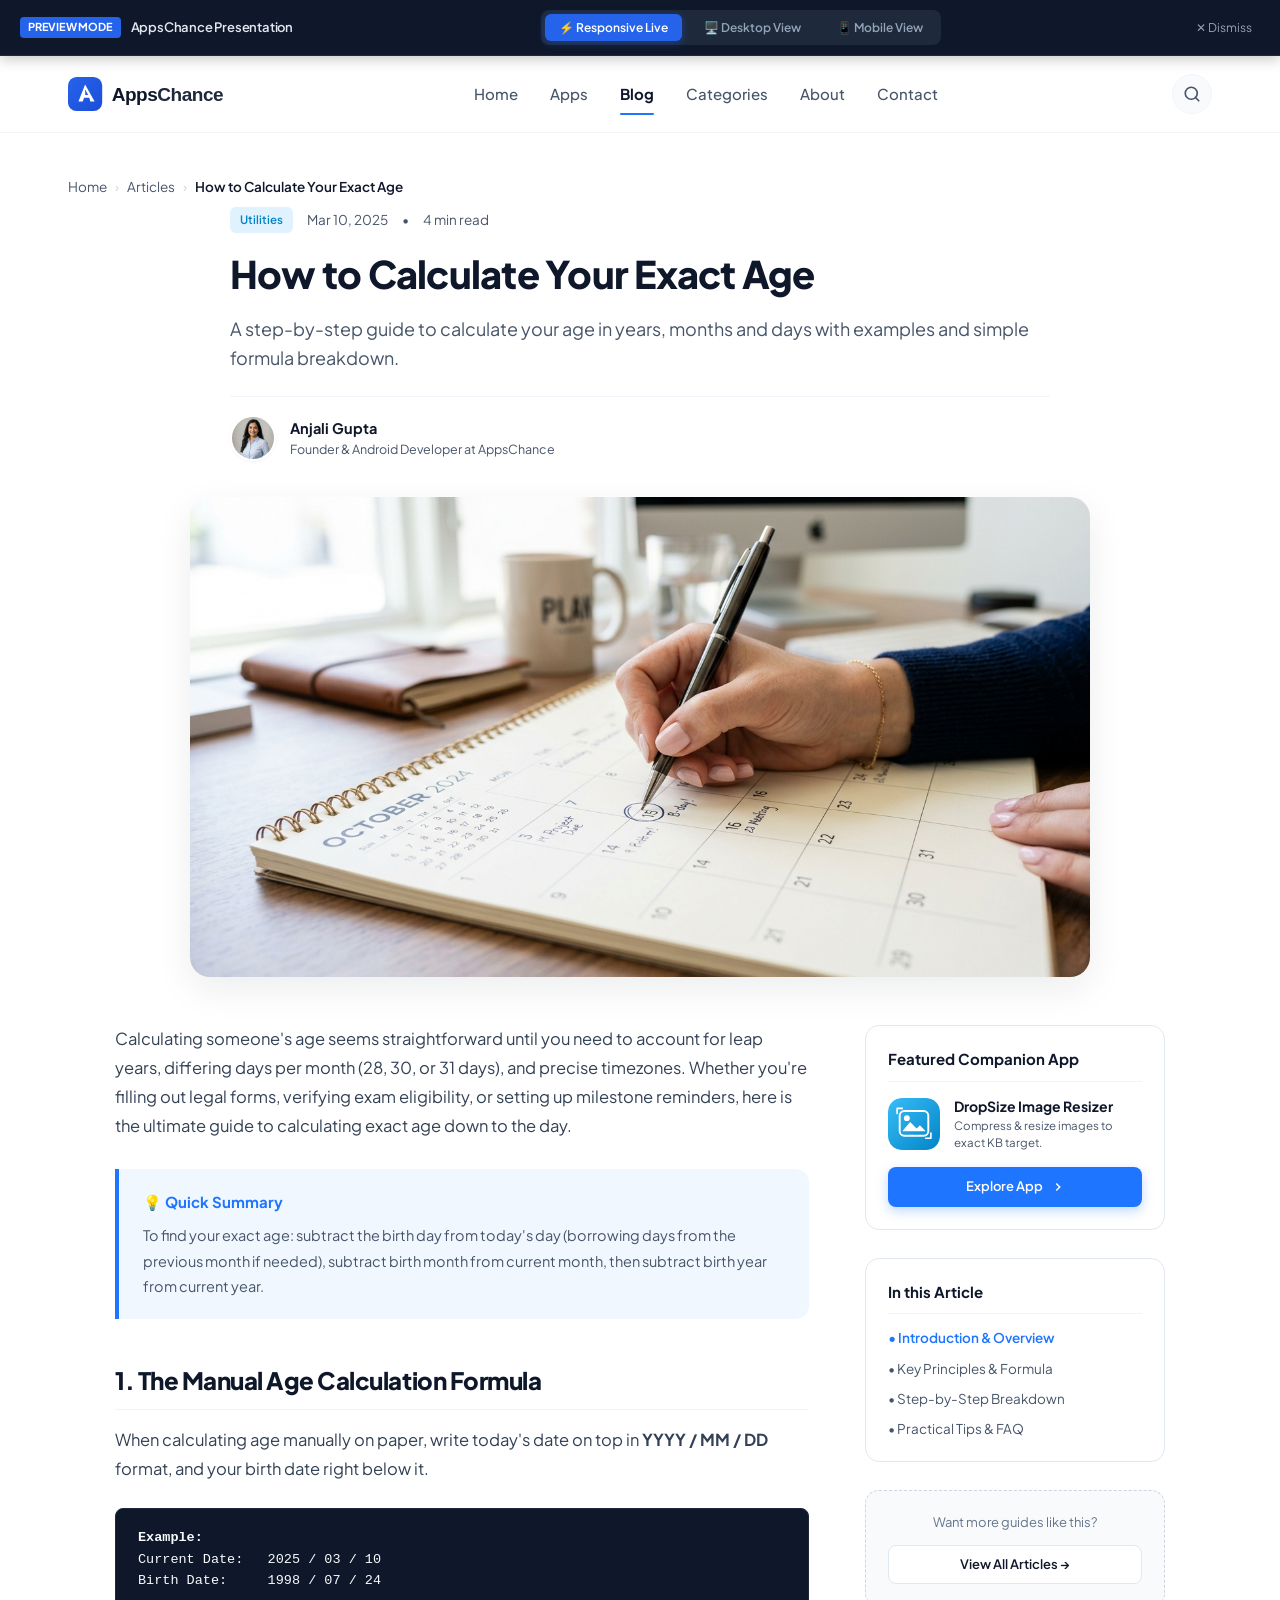
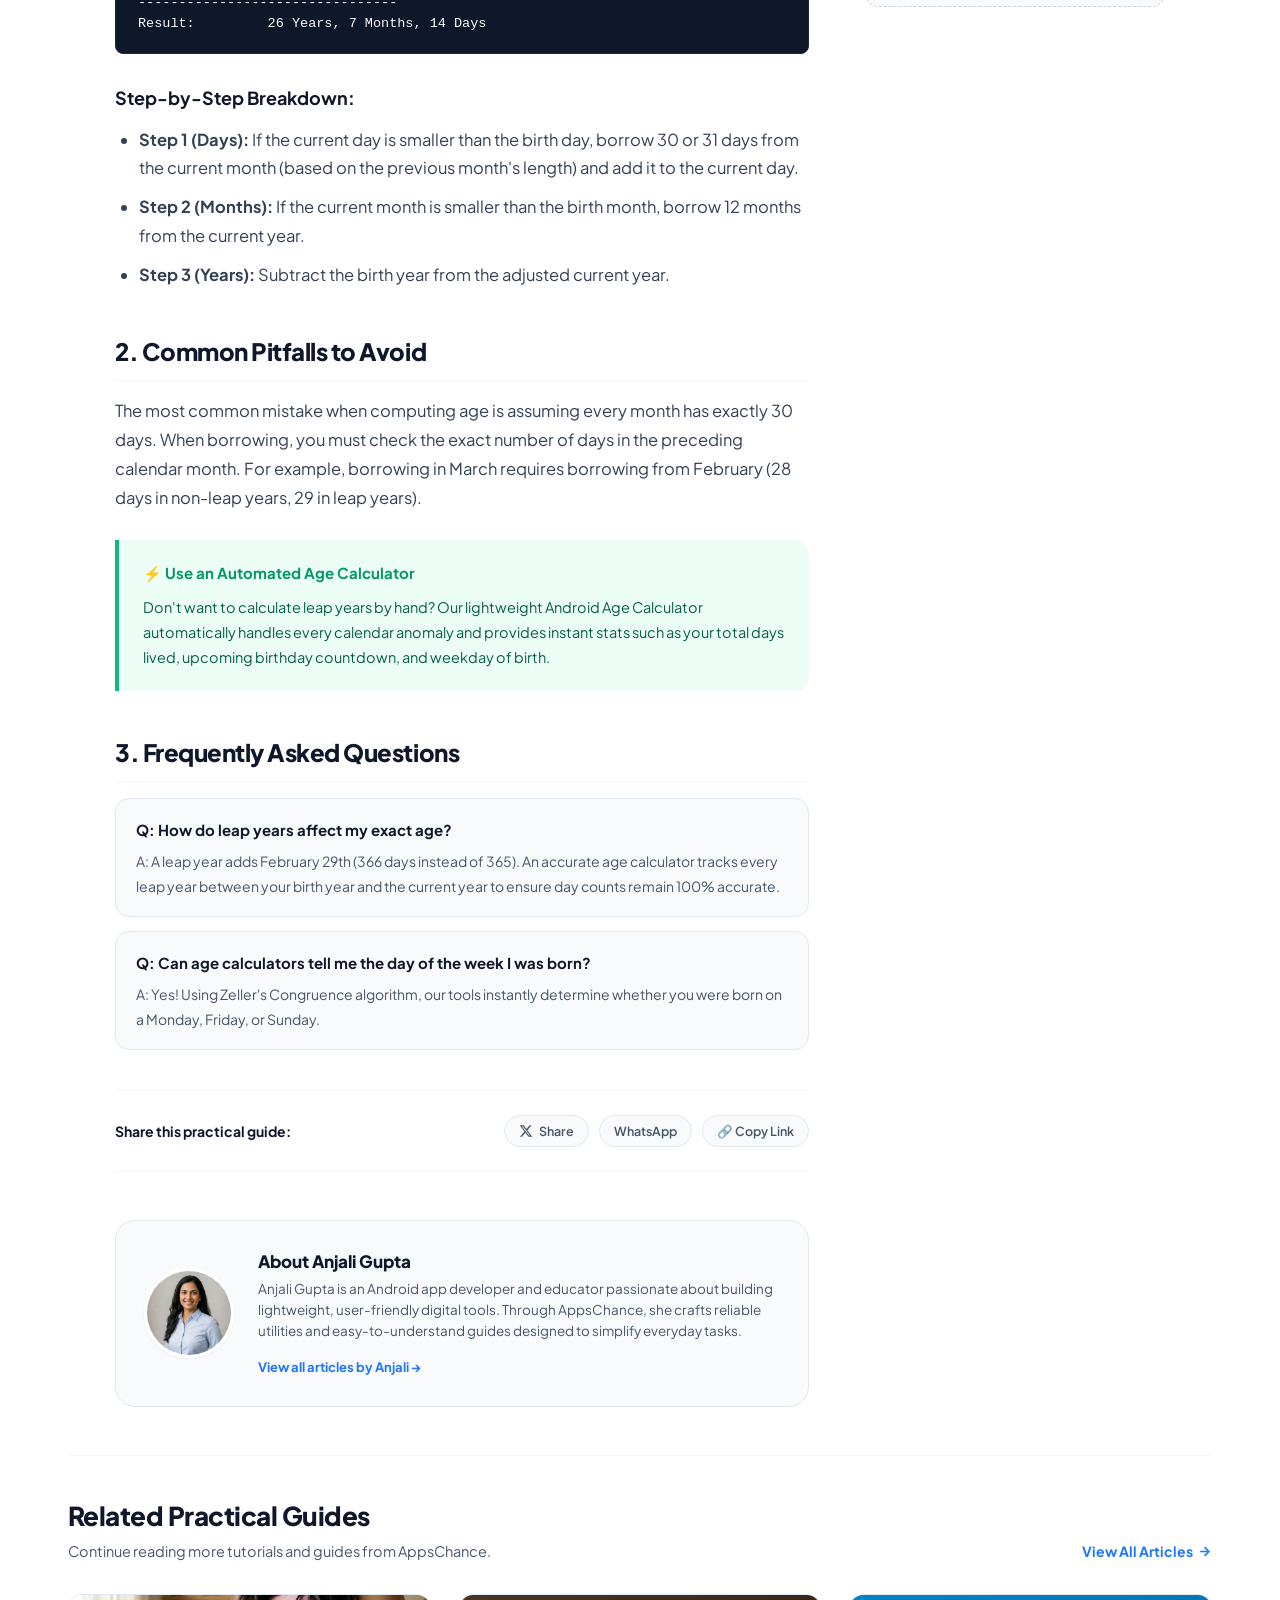
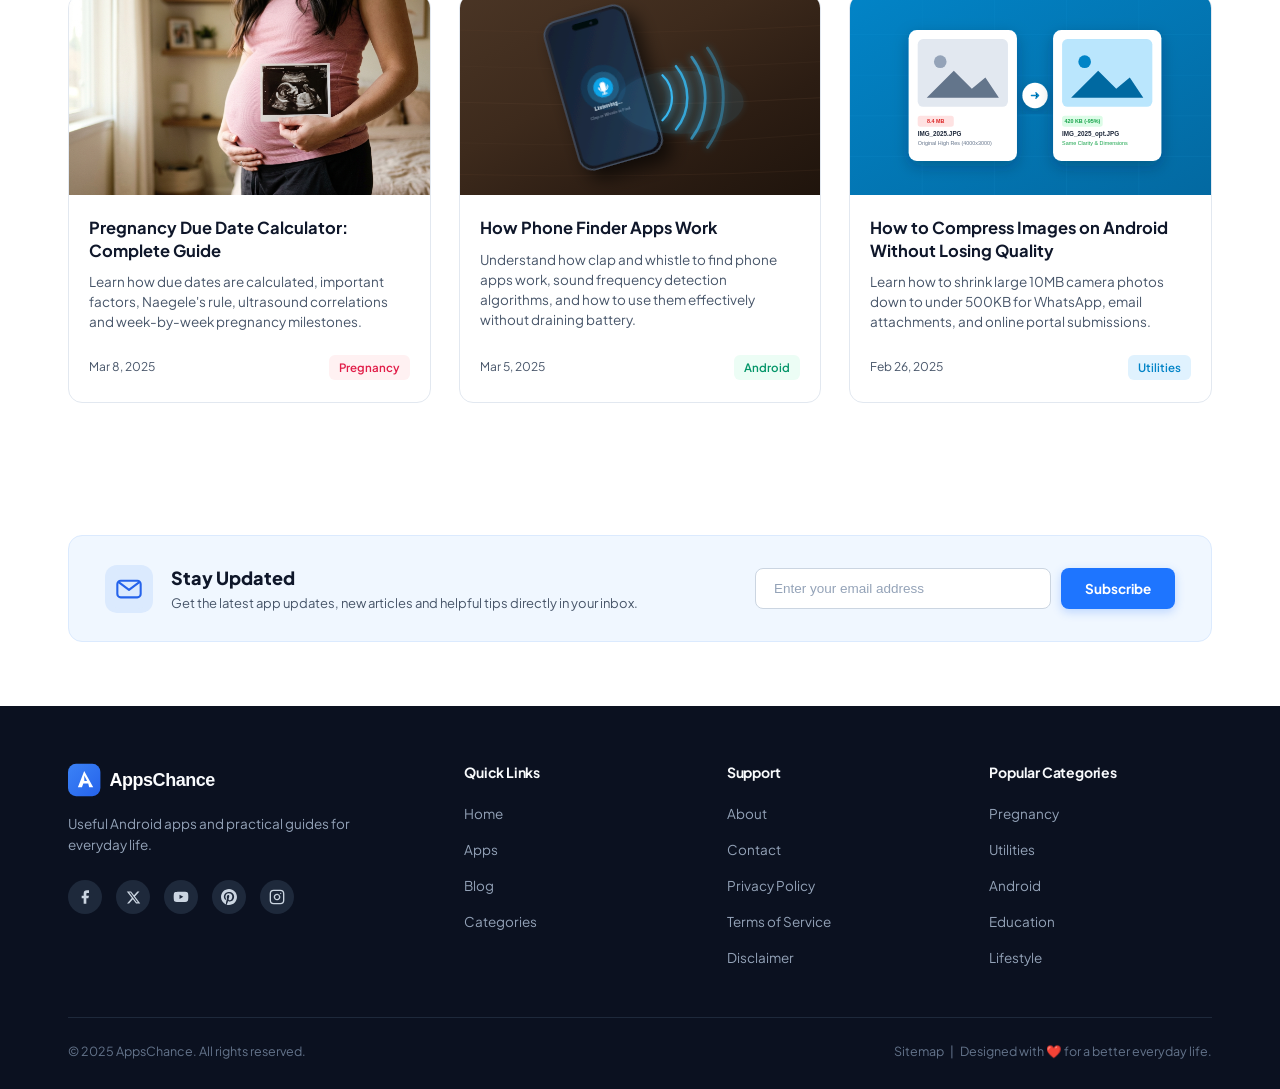
==== article.html @ 694c840f "First Commit" ====
<!DOCTYPE html>
<html lang="en">
<head>
  <meta charset="UTF-8">
  <meta name="viewport" content="width=device-width, initial-scale=1.0">
  <title id="pageHtmlTitle">Article - AppsChance</title>
  <meta name="description" id="pageMetaDesc" content="In-depth practical guide and tutorial on AppsChance.">
  <link rel="icon" type="image/svg+xml" href="assets/icons/logo.svg">
  
  <!-- Main Stylesheet -->
  <link rel="stylesheet" href="css/styles.css">
</head>
<body>

  <!-- VIEW MODE SWITCHER BAR -->
  <header class="view-mode-bar" id="viewModeBar">
    <div class="view-mode-brand">
      <span class="view-mode-badge">Preview Mode</span>
      <span>AppsChance Presentation</span>
    </div>
    <div class="view-mode-buttons">
      <button type="button" class="view-mode-btn active" id="btnViewLive" title="Fluid Responsive Layout">
        <span>⚡ Responsive Live</span>
      </button>
      <button type="button" class="view-mode-btn" id="btnViewDesktop" title="Preview Desktop View">
        <span>🖥️ Desktop View</span>
      </button>
      <button type="button" class="view-mode-btn" id="btnViewMobile" title="Preview Mobile View in Phone Frame">
        <span>📱 Mobile View</span>
      </button>
    </div>
    <button type="button" class="view-mode-close" id="btnCloseViewBar" title="Hide this toolbar">
      <span>✕ Dismiss</span>
    </button>
  </header>

  <div class="app-view-container" id="mainAppContainer">

    <!-- SITE HEADER / NAVBAR (Exact same as Home & Articles) -->
    <header class="site-header">
      <div class="container nav-container">
        <!-- Logo -->
        <a href="index.html" class="brand-logo" aria-label="AppsChance Home">
          <img src="assets/icons/logo.svg" alt="AppsChance Logo" width="160" height="38">
        </a>

        <!-- Desktop Navigation Menu -->
        <nav class="nav-menu-wrapper" aria-label="Main Navigation">
          <ul class="nav-menu">
            <li class="nav-item"><a href="index.html#home" class="nav-link">Home</a></li>
            <li class="nav-item"><a href="index.html#apps" class="nav-link">Apps</a></li>
            <li class="nav-item"><a href="articles.html" class="nav-link active">Blog</a></li>
            <li class="nav-item"><a href="index.html#categories" class="nav-link">Categories</a></li>
            <li class="nav-item"><a href="index.html#about" class="nav-link">About</a></li>
            <li class="nav-item"><a href="index.html#contact" class="nav-link">Contact</a></li>
          </ul>
        </nav>

        <!-- Right Actions: Search & Mobile Menu Button -->
        <div class="nav-actions">
          <button type="button" class="btn-search" aria-label="Search articles and apps" title="Search">
            <svg width="18" height="18" viewBox="0 0 24 24" fill="none" stroke="currentColor" stroke-width="2.2" stroke-linecap="round" stroke-linejoin="round">
              <circle cx="11" cy="11" r="8"></circle>
              <line x1="21" y1="21" x2="16.65" y2="16.65"></line>
            </svg>
          </button>
          
          <button type="button" class="btn-mobile-toggle" aria-label="Open mobile navigation menu">
            <svg width="24" height="24" viewBox="0 0 24 24" fill="none" stroke="currentColor" stroke-width="2.2" stroke-linecap="round">
              <line x1="3" y1="6" x2="21" y2="6"></line>
              <line x1="3" y1="12" x2="21" y2="12"></line>
              <line x1="3" y1="18" x2="21" y2="18"></line>
            </svg>
          </button>
        </div>
      </div>
    </header>

    <!-- ARTICLE MAIN CONTAINER -->
    <main class="article-detail-section">
      <div class="container">
        
        <!-- Breadcrumb Navigation -->
        <nav class="breadcrumb-nav" aria-label="Breadcrumb">
          <a href="index.html">Home</a>
          <span class="breadcrumb-separator">›</span>
          <a href="articles.html">Articles</a>
          <span class="breadcrumb-separator">›</span>
          <span class="breadcrumb-current" id="breadcrumbTitle">Article</span>
        </nav>

        <!-- Article Header Intro -->
        <header class="article-header-wrapper">
          <div class="article-header-meta">
            <span class="article-tag-pill" id="articleCategoryPill">Category</span>
            <span id="articleDate">Date</span>
            <span>•</span>
            <span id="articleReadTime">5 min read</span>
          </div>

          <h1 class="article-single-title" id="articleHeading">Article Title</h1>
          <p class="article-single-lead" id="articleLeadText">Leading article introduction and overview summary.</p>

          <!-- Author mini info -->
          <div class="article-author-meta">
            <img src="assets/images/author_anjali.jpg" alt="Anjali Gupta" class="author-meta-avatar">
            <div>
              <div class="author-meta-name" id="authorName">Anjali Gupta</div>
              <div class="author-meta-role">Founder &amp; Android Developer at AppsChance</div>
            </div>
          </div>
        </header>

        <!-- Hero Featured Cover Image -->
        <div class="article-single-cover">
          <img src="assets/images/article_age_calc.jpg" alt="Featured Article Cover" id="articleCoverImg">
        </div>

        <!-- 2-Column Content Layout (Content + Sticky Sidebar) -->
        <div class="article-layout-grid">
          
          <!-- Article Content Body -->
          <div class="article-body-wrapper">
            
            <div class="article-body-content" id="articleMainBody">
              <!-- Dynamically rendered body HTML -->
            </div>

            <!-- Social Share Bar -->
            <div class="article-share-bar">
              <span class="share-label">Share this practical guide:</span>
              <div class="share-buttons-group">
                <button type="button" class="share-btn" onclick="shareTwitter()">
                  <svg width="14" height="14" viewBox="0 0 24 24" fill="currentColor"><path d="M18.244 2.25h3.308l-7.227 8.26 8.502 11.24H16.17l-5.214-6.817L4.99 21.75H1.68l7.73-8.835L1.254 2.25H8.08l4.713 6.231zm-1.161 17.52h1.833L7.084 4.126H5.117z"/></svg>
                  <span>Share</span>
                </button>
                <button type="button" class="share-btn" onclick="shareWhatsApp()">
                  <span>WhatsApp</span>
                </button>
                <button type="button" class="share-btn" onclick="copyArticleLink()">
                  <span>🔗 Copy Link</span>
                </button>
              </div>
            </div>

            <!-- Author Full Bio Card -->
            <div class="author-bio-card">
              <img src="assets/images/author_anjali.jpg" alt="Anjali Gupta portrait" class="author-bio-img">
              <div>
                <h3 class="author-bio-name">About Anjali Gupta</h3>
                <p class="author-bio-desc">
                  Anjali Gupta is an Android app developer and educator passionate about building lightweight, user-friendly digital tools. Through AppsChance, she crafts reliable utilities and easy-to-understand guides designed to simplify everyday tasks.
                </p>
                <div style="margin-top:12px;">
                  <a href="articles.html" style="color:#1e75ff; font-weight:700; font-size:13px;">View all articles by Anjali &rarr;</a>
                </div>
              </div>
            </div>

          </div>

          <!-- Sticky Sidebar -->
          <aside class="article-sidebar">
            
            <!-- Featured App Promo Widget -->
            <div class="sidebar-widget">
              <h4 class="sidebar-widget-title">Featured Companion App</h4>
              <div class="app-promo-box">
                <img src="assets/icons/app_pregnancy.svg" alt="App Icon" id="sidebarAppIcon" class="app-promo-icon">
                <div>
                  <h5 class="app-promo-title" id="sidebarAppTitle">Pregnancy Calculator</h5>
                  <p class="app-promo-desc" id="sidebarAppDesc">Free Android app with week-by-week tools.</p>
                </div>
              </div>
              <a href="index.html#apps" class="btn-primary" style="width:100%; justify-content:center; padding:10px; font-size:13px;">
                <span>Explore App</span>
                <svg width="14" height="14" viewBox="0 0 24 24" fill="none" stroke="currentColor" stroke-width="2.5"><polyline points="9 18 15 12 9 6"></polyline></svg>
              </a>
            </div>

            <!-- Quick Table of Contents -->
            <div class="sidebar-widget">
              <h4 class="sidebar-widget-title">In this Article</h4>
              <ul style="list-style:none; display:flex; flex-direction:column; gap:10px; font-size:13.5px; color:#475569;" id="tocList">
                <li><a href="#mainContent" style="color:#1e75ff; font-weight:600;">• Introduction &amp; Overview</a></li>
                <li><a href="#articleMainBody">• Key Principles &amp; Formula</a></li>
                <li><a href="#articleMainBody">• Step-by-Step Breakdown</a></li>
                <li><a href="#articleMainBody">• Practical Tips &amp; FAQ</a></li>
              </ul>
            </div>

            <!-- Back to All Articles -->
            <div class="sidebar-widget" style="background:#f8fafc; border:1px dashed #cbd5e1; text-align:center;">
              <p style="font-size:13px; color:#64748b; margin-bottom:12px;">Want more guides like this?</p>
              <a href="articles.html" class="btn-secondary" style="width:100%; justify-content:center; padding:9px; font-size:13px;">
                <span>View All Articles &rarr;</span>
              </a>
            </div>

          </aside>

        </div>

        <!-- RELATED ARTICLES SECTION -->
        <section class="related-articles-section">
          <div class="section-header">
            <div>
              <h2 class="section-title">Related Practical Guides</h2>
              <p class="section-subtitle">Continue reading more tutorials and guides from AppsChance.</p>
            </div>
            <a href="articles.html" class="section-view-all">
              <span>View All Articles</span>
              <svg width="15" height="15" viewBox="0 0 24 24" fill="none" stroke="currentColor" stroke-width="2.5"><line x1="5" y1="12" x2="19" y2="12"></line><polyline points="12 5 19 12 12 19"></polyline></svg>
            </a>
          </div>

          <div class="articles-grid" id="relatedArticlesGrid">
            <!-- Dynamically populated with 3 related cards -->
          </div>
        </section>

      </div>
    </main>

    <!-- STAY UPDATED (Exact same as Home & Articles) -->
    <section class="newsletter-section" id="newsletter">
      <div class="container">
        <div class="newsletter-card">
          <div class="newsletter-left">
            <div class="newsletter-icon-wrap">
              <img src="assets/icons/icon_mail.svg" alt="Stay Updated" width="40" height="40">
            </div>
            <div>
              <h3 class="newsletter-heading">Stay Updated</h3>
              <p class="newsletter-text">Get the latest app updates, new articles and helpful tips directly in your inbox.</p>
            </div>
          </div>

          <form class="newsletter-form" action="#" method="POST">
            <input type="email" class="newsletter-input" placeholder="Enter your email address" required aria-label="Email address">
            <button type="submit" class="btn-subscribe">Subscribe</button>
          </form>
        </div>
      </div>
    </section>

    <!-- SITE FOOTER (Exact same as Home & Articles) -->
    <footer class="site-footer">
      <div class="container">
        <div class="footer-top-grid">
          <div class="footer-col-brand">
            <div class="footer-brand-logo">
              <img src="assets/icons/logo_white.svg" alt="AppsChance White Logo" width="160" height="36">
            </div>
            <p class="footer-brand-tagline">
              Useful Android apps and practical guides for everyday life.
            </p>
            
            <div class="footer-social-links">
              <a href="#facebook" class="social-icon-link" aria-label="Facebook"><svg width="16" height="16" viewBox="0 0 24 24" fill="currentColor"><path d="M18 2h-3a5 5 0 0 0-5 5v3H7v4h3v8h4v-8h3l1-4h-4V7a1 1 0 0 1 1-1h3z"></path></svg></a>
              <a href="#twitter" class="social-icon-link" aria-label="Twitter"><svg width="15" height="15" viewBox="0 0 24 24" fill="currentColor"><path d="M18.244 2.25h3.308l-7.227 8.26 8.502 11.24H16.17l-5.214-6.817L4.99 21.75H1.68l7.73-8.835L1.254 2.25H8.08l4.713 6.231zm-1.161 17.52h1.833L7.084 4.126H5.117z"/></svg></a>
              <a href="#youtube" class="social-icon-link" aria-label="YouTube"><svg width="16" height="16" viewBox="0 0 24 24" fill="currentColor"><path d="M22.54 6.42a2.78 2.78 0 0 0-1.94-2C18.88 4 12 4 12 4s-6.88 0-8.6.46a2.78 2.78 0 0 0-1.94 2A29 29 0 0 0 1 11.75a29 29 0 0 0 .46 5.33A2.78 2.78 0 0 0 3.4 19c1.72.46 8.6.46 8.6.46s6.88 0 8.6-.46a2.78 2.78 0 0 0 1.94-2 29 29 0 0 0 .46-5.25 29 29 0 0 0-.46-5.33zM9.75 15.02V8.48l5.75 3.27-5.75 3.27z"/></svg></a>
              <a href="#pinterest" class="social-icon-link" aria-label="Pinterest"><svg width="16" height="16" viewBox="0 0 24 24" fill="currentColor"><path d="M12 0C5.373 0 0 5.372 0 12c0 5.084 3.163 9.426 7.627 11.174-.105-.949-.2-2.405.042-3.441.218-.937 1.407-5.965 1.407-5.965s-.359-.719-.359-1.782c0-1.668.967-2.914 2.171-2.914 1.023 0 1.518.769 1.518 1.69 0 1.029-.655 2.568-.994 3.995-.283 1.194.599 2.169 1.777 2.169 2.133 0 3.772-2.249 3.772-5.495 0-2.873-2.064-4.882-5.012-4.882-3.414 0-5.418 2.561-5.418 5.207 0 1.031.397 2.138.893 2.738.098.119.112.224.083.345-.09.375-.291 1.199-.334 1.357-.053.225-.174.271-.401.165-1.495-.69-2.433-2.878-2.433-4.646 0-3.776 2.748-7.252 7.92-7.252 4.158 0 7.392 2.967 7.392 6.923 0 4.135-2.607 7.462-6.233 7.462-1.214 0-2.354-.629-2.758-1.379l-.749 2.848c-.269 1.045-1.004 2.352-1.498 3.146 1.123.345 2.306.535 3.545.535 6.627 0 12-5.373 12-12 0-6.628-5.373-12-12-12z"/></svg></a>
              <a href="#instagram" class="social-icon-link" aria-label="Instagram"><svg width="16" height="16" viewBox="0 0 24 24" fill="none" stroke="currentColor" stroke-width="2" stroke-linecap="round" stroke-linejoin="round"><rect x="2" y="2" width="20" height="20" rx="5" ry="5"></rect><path d="M16 11.37A4 4 0 1 1 12.63 8 4 4 0 0 1 16 11.37z"></path><line x1="17.5" y1="6.5" x2="17.51" y2="6.5"></line></svg></a>
            </div>
          </div>

          <div class="footer-col-links">
            <h4 class="footer-col-title">Quick Links</h4>
            <ul class="footer-links-list">
              <li class="footer-link-item"><a href="index.html#home">Home</a></li>
              <li class="footer-link-item"><a href="index.html#apps">Apps</a></li>
              <li class="footer-link-item"><a href="articles.html">Blog</a></li>
              <li class="footer-link-item"><a href="index.html#categories">Categories</a></li>
            </ul>
          </div>

          <div class="footer-col-links">
            <h4 class="footer-col-title">Support</h4>
            <ul class="footer-links-list">
              <li class="footer-link-item"><a href="index.html#about">About</a></li>
              <li class="footer-link-item"><a href="index.html#contact">Contact</a></li>
              <li class="footer-link-item"><a href="#privacy">Privacy Policy</a></li>
              <li class="footer-link-item"><a href="#terms">Terms of Service</a></li>
              <li class="footer-link-item"><a href="#disclaimer">Disclaimer</a></li>
            </ul>
          </div>

          <div class="footer-col-links">
            <h4 class="footer-col-title">Popular Categories</h4>
            <ul class="footer-links-list">
              <li class="footer-link-item"><a href="articles.html?category=Pregnancy">Pregnancy</a></li>
              <li class="footer-link-item"><a href="articles.html?category=Utilities">Utilities</a></li>
              <li class="footer-link-item"><a href="articles.html?category=Android">Android</a></li>
              <li class="footer-link-item"><a href="articles.html?category=Education">Education</a></li>
              <li class="footer-link-item"><a href="articles.html?category=Lifestyle">Lifestyle</a></li>
            </ul>
          </div>
        </div>

        <div class="footer-bottom-bar">
          <p>© 2025 AppsChance. All rights reserved.</p>
          <div class="footer-bottom-links">
            <a href="#sitemap">Sitemap</a>
            <span>|</span>
            <span>Designed with ❤️ for a better everyday life.</span>
          </div>
        </div>
      </div>
    </footer>

  </div>

  <!-- MOBILE DRAWER & SEARCH MODAL -->
  <div class="mobile-nav-overlay" id="mobileNavOverlay"></div>
  <aside class="mobile-nav-drawer" id="mobileNavDrawer" aria-label="Mobile Navigation Drawer">
    <div class="drawer-header">
      <img src="assets/icons/logo.svg" alt="AppsChance" width="130" height="32">
      <button type="button" class="btn-close-drawer" id="btnCloseDrawer" aria-label="Close menu">✕</button>
    </div>
    <ul class="drawer-links">
      <li><a href="index.html#home" class="drawer-link">Home</a></li>
      <li><a href="index.html#apps" class="drawer-link">Apps</a></li>
      <li><a href="articles.html" class="drawer-link active">Blog</a></li>
      <li><a href="index.html#categories" class="drawer-link">Categories</a></li>
      <li><a href="index.html#about" class="drawer-link">About</a></li>
      <li><a href="index.html#contact" class="drawer-link">Contact</a></li>
    </ul>
  </aside>

  <div id="searchModal" style="display:none; position:fixed; inset:0; background:rgba(15,23,42,0.65); backdrop-filter:blur(4px); z-index:2000; align-items:flex-start; justify-content:center; padding-top:100px;">
    <div style="background:#ffffff; border-radius:16px; width:90%; max-width:580px; padding:24px; box-shadow:0 20px 40px rgba(0,0,0,0.25);">
      <div style="display:flex; align-items:center; justify-content:space-between; margin-bottom:16px;">
        <h3 style="font-size:17px; font-weight:700;">Search AppsChance</h3>
        <button type="button" id="btnCloseSearch" style="font-size:18px; color:#64748b; padding:4px 8px; border-radius:6px; cursor:pointer;">✕</button>
      </div>
      <input type="text" id="siteSearchInput" placeholder="Search guides, calculators, tools, fasting dates..." style="width:100%; padding:14px 18px; border:2px solid #2563eb; border-radius:10px; font-size:15px; outline:none;">
    </div>
  </div>

  <!-- JavaScript -->
  <script src="js/articles-data.js"></script>
  <script src="js/script.js"></script>

  <!-- Article Dynamic Loader Script -->
  <script>
    document.addEventListener('DOMContentLoaded', () => {
      const urlParams = new URLSearchParams(window.location.search);
      const articleId = urlParams.get('id') || 'age-calculator';
      const article = getArticleById(articleId);

      // Populate Article Metadata
      document.getElementById('pageHtmlTitle').textContent = `${article.title} - AppsChance`;
      document.getElementById('pageMetaDesc').setAttribute('content', article.excerpt);
      document.getElementById('breadcrumbTitle').textContent = article.title;
      document.getElementById('articleHeading').textContent = article.title;
      document.getElementById('articleLeadText').textContent = article.excerpt;
      document.getElementById('articleDate').textContent = article.date;
      document.getElementById('articleReadTime').textContent = article.readTime;
      
      const catPill = document.getElementById('articleCategoryPill');
      catPill.textContent = article.category;
      catPill.className = `article-tag-pill ${article.categoryClass}`;

      document.getElementById('articleCoverImg').src = article.image;
      document.getElementById('articleCoverImg').alt = article.title;

      // Populate Rich Content
      document.getElementById('articleMainBody').innerHTML = article.content;

      // Sidebar App Promo Customization based on Category
      setupSidebarPromo(article.category);

      // Populate 3 Related Articles
      renderRelatedArticles(article.id, article.category);
    });

    function setupSidebarPromo(category) {
      const appIcon = document.getElementById('sidebarAppIcon');
      const appTitle = document.getElementById('sidebarAppTitle');
      const appDesc = document.getElementById('sidebarAppDesc');

      if (category === 'Pregnancy') {
        appIcon.src = 'assets/icons/app_pregnancy.svg';
        appTitle.textContent = 'Pregnancy Calculator';
        appDesc.textContent = 'Track due dates, growth & kicks on Android.';
      } else if (category === 'Utilities') {
        appIcon.src = 'assets/icons/app_dropsize.svg';
        appTitle.textContent = 'DropSize Image Resizer';
        appDesc.textContent = 'Compress & resize images to exact KB target.';
      } else if (category === 'Lifestyle') {
        appIcon.src = 'assets/icons/app_vrat.svg';
        appTitle.textContent = 'Vrat Sathi';
        appDesc.textContent = 'Complete fasting calendar, tithi & reminders.';
      } else {
        appIcon.src = 'assets/icons/app_phone_sound.svg';
        appTitle.textContent = 'Find Phone by Sounds';
        appDesc.textContent = 'Clap or whistle to locate your silent phone.';
      }
    }

    function renderRelatedArticles(currentId, currentCategory) {
      const relatedGrid = document.getElementById('relatedArticlesGrid');
      if (!relatedGrid) return;

      // Get articles other than current one
      const others = APPSCHANCE_ARTICLES.filter(a => a.id !== currentId);
      // Pick up to 3
      const picks = others.slice(0, 3);

      relatedGrid.innerHTML = picks.map(art => `
        <article class="article-card" style="cursor:pointer;" onclick="location.href='article.html?id=${art.id}'">
          <div class="article-img-wrap">
            <img src="${art.image}" alt="${art.title}" class="article-img" loading="lazy">
          </div>
          <div class="article-content">
            <h3 class="article-title">${art.title}</h3>
            <p class="article-excerpt">${art.excerpt}</p>
            <div class="article-meta-row">
              <span class="article-date">${art.date}</span>
              <span class="article-tag-pill ${art.categoryClass}">${art.category}</span>
            </div>
          </div>
        </article>
      `).join('');
    }

    function shareTwitter() {
      const text = encodeURIComponent(document.title);
      const url = encodeURIComponent(window.location.href);
      window.open(`https://twitter.com/intent/tweet?text=${text}&url=${url}`, '_blank');
    }

    function shareWhatsApp() {
      const text = encodeURIComponent(`${document.title} - ${window.location.href}`);
      window.open(`https://api.whatsapp.com/send?text=${text}`, '_blank');
    }

    function copyArticleLink() {
      navigator.clipboard.writeText(window.location.href).then(() => {
        showToast('📋 Link copied to clipboard!');
      }).catch(() => {
        showToast('Link copied: ' + window.location.href);
      });
    }
  </script>

</body>
</html>
---- css/styles.css ----
/* ==========================================================================
   AppsChance - Design System & Stylesheet
   Faithfully crafted to match Desktop and Mobile views
   ========================================================================== */

/* Google Fonts Import */
@import url('https://fonts.googleapis.com/css2?family=Plus+Jakarta+Sans:wght@400;500;600;700;800&family=Inter:wght@400;500;600;700&display=swap');

:root {
  /* Brand Colors */
  --primary: #1e75ff;
  --primary-hover: #1565c0;
  --primary-light: #eff6ff;
  --primary-glow: rgba(30, 117, 255, 0.15);

  /* Neutrals */
  --text-main: #0f172a;
  --text-muted: #475569;
  --text-light: #94a3b8;
  --bg-page: #ffffff;
  --bg-subtle: #f8fafc;
  --border-light: #f1f5f9;
  --border-card: #e2e8f0;
  
  /* Footer */
  --footer-bg: #0b1120;
  --footer-text: #94a3b8;
  --footer-heading: #f8fafc;
  --footer-border: #1e293b;

  /* Feature Badges */
  --badge-safe-bg: #eaf8f0;
  --badge-safe-text: #166534;
  --badge-light-bg: #e6f8fa;
  --badge-light-text: #0e7490;
  --badge-update-bg: #ebf3ff;
  --badge-update-text: #1d4ed8;
  --badge-help-bg: #fdf2f7;
  --badge-help-text: #be185d;

  /* Categories */
  --cat-preg-bg: #fff1f2;
  --cat-preg-border: #ffe4e6;
  --cat-preg-text: #e11d48;

  --cat-util-bg: #ecfdf5;
  --cat-util-border: #d1fae5;
  --cat-util-text: #059669;

  --cat-android-bg: #e0f2fe;
  --cat-android-border: #bae6fd;
  --cat-android-text: #0284c7;

  --cat-edu-bg: #f5f3ff;
  --cat-edu-border: #ede9fe;
  --cat-edu-text: #7c3aed;

  --cat-life-bg: #fffbeb;
  --cat-life-border: #fef3c7;
  --cat-life-text: #d97706;

  /* Spacings & Layout */
  --container-max: 1200px;
  --radius-sm: 8px;
  --radius-md: 14px;
  --radius-lg: 20px;
  --radius-pill: 9999px;

  /* Shadows */
  --shadow-sm: 0 1px 3px rgba(0, 0, 0, 0.05);
  --shadow-card: 0 4px 16px rgba(15, 23, 42, 0.04);
  --shadow-hover: 0 10px 25px -4px rgba(15, 23, 42, 0.08);
  --shadow-phone: 0 25px 50px -12px rgba(15, 23, 42, 0.25);

  /* Transitions */
  --transition: all 0.25s cubic-bezier(0.16, 1, 0.3, 1);
}

/* Reset & Box Sizing */
*, *::before, *::after {
  box-sizing: border-box;
  margin: 0;
  padding: 0;
}

html {
  font-size: 16px;
  scroll-behavior: smooth;
  -webkit-font-smoothing: antialiased;
  -moz-osx-font-smoothing: grayscale;
}

body {
  font-family: 'Plus Jakarta Sans', -apple-system, BlinkMacSystemFont, 'Segoe UI', Roboto, sans-serif;
  color: var(--text-main);
  background-color: var(--bg-page);
  line-height: 1.5;
  overflow-x: hidden;
}

img, svg {
  display: block;
  max-width: 100%;
}

a {
  color: inherit;
  text-decoration: none;
  transition: var(--transition);
}

button {
  font-family: inherit;
  cursor: pointer;
  border: none;
  background: none;
  transition: var(--transition);
}

/* Container */
.container {
  max-width: var(--container-max);
  margin-left: auto;
  margin-right: auto;
  padding-left: 28px;
  padding-right: 28px;
}

/* ==========================================================================
   VIEW SWITCHER TOOLBAR (Interactive demo helper)
   ========================================================================== */
.view-mode-bar {
  position: sticky;
  top: 0;
  z-index: 1000;
  background: #0f172a;
  color: #e2e8f0;
  padding: 10px 20px;
  display: flex;
  align-items: center;
  justify-content: space-between;
  border-bottom: 1px solid #1e293b;
  font-size: 13px;
  box-shadow: 0 4px 12px rgba(0, 0, 0, 0.2);
}

.view-mode-brand {
  display: flex;
  align-items: center;
  gap: 10px;
  font-weight: 600;
  letter-spacing: -0.2px;
}

.view-mode-badge {
  background: #2563eb;
  color: white;
  padding: 2px 8px;
  border-radius: 4px;
  font-size: 11px;
  font-weight: 700;
  text-transform: uppercase;
}

.view-mode-buttons {
  display: flex;
  gap: 8px;
  background: #1e293b;
  padding: 4px;
  border-radius: 8px;
}

.view-mode-btn {
  color: #94a3b8;
  padding: 6px 14px;
  border-radius: 6px;
  font-size: 12px;
  font-weight: 600;
  display: inline-flex;
  align-items: center;
  gap: 6px;
  transition: all 0.2s ease;
}

.view-mode-btn:hover {
  color: #ffffff;
  background: rgba(255, 255, 255, 0.05);
}

.view-mode-btn.active {
  background: #2563eb;
  color: #ffffff;
  box-shadow: 0 2px 8px rgba(37, 99, 235, 0.4);
}

.view-mode-close {
  color: #94a3b8;
  padding: 4px 8px;
  border-radius: 4px;
  font-size: 12px;
  display: inline-flex;
  align-items: center;
  gap: 4px;
}

.view-mode-close:hover {
  color: white;
  background: #334155;
}

/* Frame wrapper when testing simulated view modes */
.app-view-container {
  width: 100%;
  transition: all 0.35s cubic-bezier(0.16, 1, 0.3, 1);
  margin: 0 auto;
}

/* Force Desktop Mode */
body.force-desktop-mode .app-view-container {
  width: 1280px;
  margin: 20px auto;
  box-shadow: 0 10px 40px rgba(0, 0, 0, 0.15);
  border-radius: 12px;
  overflow: hidden;
  border: 1px solid var(--border-card);
}

/* Force Mobile Frame Mode */
body.force-mobile-mode {
  background: #f1f5f9;
}

body.force-mobile-mode .app-view-container {
  max-width: 410px;
  margin: 30px auto;
  border-radius: 44px;
  box-shadow: 0 25px 60px rgba(15, 23, 42, 0.22), 0 0 0 10px #1e293b, 0 0 0 12px #334155;
  overflow: hidden;
  background: #ffffff;
  border: 4px solid #0f172a;
}

/* Side-by-side split screen mode (Matching the User's Screenshot Exactly) */
body.force-split-mode {
  background: #f8fafc;
  padding-bottom: 50px;
}

.split-wrapper {
  display: none;
}

body.force-split-mode .split-wrapper {
  display: flex;
  gap: 32px;
  max-width: 1720px;
  margin: 30px auto;
  padding: 0 24px;
  align-items: flex-start;
  justify-content: center;
}

body.force-split-mode .app-view-container {
  display: none;
}

.split-col-desktop {
  flex: 1;
  max-width: 1100px;
  background: #ffffff;
  border-radius: 16px;
  box-shadow: 0 10px 30px rgba(0, 0, 0, 0.08);
  border: 1px solid var(--border-card);
  overflow: hidden;
}

.split-col-mobile {
  width: 410px;
  flex-shrink: 0;
  background: #ffffff;
  border-radius: 36px;
  box-shadow: 0 16px 40px rgba(0, 0, 0, 0.12), 0 0 0 8px #1e293b;
  border: 2px solid #0f172a;
  overflow: hidden;
}

.split-badge-tag {
  background: #0f172a;
  color: white;
  padding: 8px 16px;
  font-weight: 700;
  font-size: 13px;
  display: flex;
  align-items: center;
  justify-content: space-between;
  border-bottom: 1px solid #1e293b;
}

/* ==========================================================================
   NAVIGATION / HEADER
   ========================================================================== */
.site-header {
  position: relative;
  background: #ffffff;
  border-bottom: 1px solid #f1f5f9;
  z-index: 100;
}

.nav-container {
  display: flex;
  align-items: center;
  justify-content: space-between;
  height: 76px;
}

.brand-logo {
  display: flex;
  align-items: center;
  text-decoration: none;
}

.brand-logo img {
  height: 38px;
  width: auto;
}

/* Nav Menu */
.nav-menu {
  display: flex;
  align-items: center;
  gap: 32px;
  list-style: none;
}

.nav-item {
  position: relative;
}

.nav-link {
  font-size: 15px;
  font-weight: 500;
  color: var(--text-muted);
  padding: 8px 0;
  display: inline-block;
  transition: var(--transition);
}

.nav-link:hover {
  color: var(--primary);
}

.nav-link.active {
  color: var(--text-main);
  font-weight: 700;
}

.nav-link.active::after {
  content: '';
  position: absolute;
  bottom: -2px;
  left: 0;
  width: 100%;
  height: 2.5px;
  background: var(--primary);
  border-radius: 2px;
}

/* Nav Actions (Search & Mobile Toggle) */
.nav-actions {
  display: flex;
  align-items: center;
  gap: 12px;
}

.btn-search {
  width: 40px;
  height: 40px;
  border-radius: 50%;
  background: #f8fafc;
  border: 1px solid var(--border-light);
  display: flex;
  align-items: center;
  justify-content: center;
  color: var(--text-muted);
  transition: var(--transition);
}

.btn-search:hover {
  background: #f1f5f9;
  color: var(--primary);
  transform: scale(1.05);
}

.btn-mobile-toggle {
  display: none;
  width: 42px;
  height: 42px;
  border-radius: 8px;
  align-items: center;
  justify-content: center;
  color: var(--text-main);
  border: 1px solid transparent;
  background: #f8fafc;
}

.btn-mobile-toggle:hover {
  background: #f1f5f9;
}

/* Mobile Slide-in Drawer */
.mobile-nav-drawer {
  display: none;
  position: fixed;
  top: 0;
  right: 0;
  width: 290px;
  height: 100vh;
  background: #ffffff;
  box-shadow: -5px 0 25px rgba(0, 0, 0, 0.15);
  z-index: 999;
  padding: 24px;
  flex-direction: column;
  transform: translateX(100%);
  transition: transform 0.3s ease-in-out;
}

.mobile-nav-drawer.open {
  transform: translateX(0);
}

.mobile-nav-overlay {
  display: none;
  position: fixed;
  inset: 0;
  background: rgba(15, 23, 42, 0.5);
  backdrop-filter: blur(2px);
  z-index: 998;
}

.mobile-nav-overlay.open {
  display: block;
}

.drawer-header {
  display: flex;
  align-items: center;
  justify-content: space-between;
  padding-bottom: 20px;
  border-bottom: 1px solid var(--border-light);
  margin-bottom: 20px;
}

.btn-close-drawer {
  font-size: 22px;
  color: var(--text-muted);
  width: 36px;
  height: 36px;
  display: flex;
  align-items: center;
  justify-content: center;
  border-radius: 50%;
  background: var(--bg-subtle);
}

.drawer-links {
  list-style: none;
  display: flex;
  flex-direction: column;
  gap: 16px;
}

.drawer-link {
  font-size: 16px;
  font-weight: 600;
  color: var(--text-muted);
  padding: 8px 0;
  display: block;
}

.drawer-link.active, .drawer-link:hover {
  color: var(--primary);
}

/* ==========================================================================
   HERO SECTION
   ========================================================================== */
.hero-section {
  padding-top: 56px;
  padding-bottom: 72px;
  position: relative;
  overflow: hidden;
}

.hero-grid {
  display: grid;
  grid-template-columns: 1fr 1.05fr;
  align-items: center;
  gap: 48px;
}

.hero-content {
  max-width: 540px;
}

.hero-title {
  font-size: 46px;
  font-weight: 800;
  line-height: 1.16;
  letter-spacing: -0.03em;
  color: var(--text-main);
  margin-bottom: 18px;
}

.hero-description {
  font-size: 16px;
  line-height: 1.6;
  color: var(--text-muted);
  margin-bottom: 32px;
}

/* Hero Action Buttons */
.hero-actions {
  display: flex;
  align-items: center;
  gap: 16px;
  margin-bottom: 48px;
}

.btn-primary {
  display: inline-flex;
  align-items: center;
  gap: 8px;
  background: var(--primary);
  color: #ffffff;
  font-size: 15px;
  font-weight: 600;
  padding: 13px 26px;
  border-radius: var(--radius-sm);
  box-shadow: 0 4px 12px rgba(30, 117, 255, 0.28);
  transition: var(--transition);
}

.btn-primary:hover {
  background: var(--primary-hover);
  transform: translateY(-1px);
  box-shadow: 0 6px 16px rgba(30, 117, 255, 0.35);
}

.btn-secondary {
  display: inline-flex;
  align-items: center;
  gap: 8px;
  background: #ffffff;
  color: var(--text-main);
  font-size: 15px;
  font-weight: 600;
  padding: 13px 26px;
  border-radius: var(--radius-sm);
  border: 1px solid var(--border-card);
  transition: var(--transition);
}

.btn-secondary:hover {
  border-color: var(--text-muted);
  background: var(--bg-subtle);
}

/* Hero Feature Badges */
.hero-badges-row {
  display: grid;
  grid-template-columns: repeat(4, 1fr);
  gap: 20px;
  padding-top: 10px;
}

.hero-badge-card {
  display: flex;
  flex-direction: column;
  align-items: flex-start;
}

.badge-icon-box {
  width: 44px;
  height: 44px;
  border-radius: 12px;
  display: flex;
  align-items: center;
  justify-content: center;
  margin-bottom: 12px;
}

.badge-safe .badge-icon-box {
  background: var(--badge-safe-bg);
}
.badge-light .badge-icon-box {
  background: var(--badge-light-bg);
}
.badge-updates .badge-icon-box {
  background: var(--badge-update-bg);
}
.badge-content .badge-icon-box {
  background: var(--badge-help-bg);
}

.badge-title {
  font-size: 13.5px;
  font-weight: 700;
  color: var(--text-main);
  margin-bottom: 3px;
  white-space: nowrap;
}

.badge-desc {
  font-size: 11.5px;
  color: var(--text-muted);
  line-height: 1.35;
}

/* Hero Mockups Container (Right Side) */
.hero-mockup-wrapper {
  position: relative;
  display: flex;
  justify-content: center;
  align-items: center;
}

.hero-mockup-img {
  width: 100%;
  max-width: 560px;
  height: auto;
  filter: drop-shadow(0 20px 30px rgba(0, 0, 0, 0.08));
  transition: transform 0.4s ease;
}

.hero-mockup-wrapper:hover .hero-mockup-img {
  transform: translateY(-6px);
}

/* ==========================================================================
   SECTION COMMON HEADERS
   ========================================================================== */
.section-header {
  display: flex;
  align-items: flex-end;
  justify-content: space-between;
  margin-bottom: 32px;
}

.section-title {
  font-size: 26px;
  font-weight: 800;
  letter-spacing: -0.02em;
  color: var(--text-main);
  margin-bottom: 6px;
}

.section-subtitle {
  font-size: 14.5px;
  color: var(--text-muted);
  line-height: 1.5;
}

.section-view-all {
  font-size: 14px;
  font-weight: 700;
  color: var(--primary);
  display: inline-flex;
  align-items: center;
  gap: 4px;
  white-space: nowrap;
}

.section-view-all:hover {
  text-decoration: underline;
  transform: translateX(2px);
}

/* ==========================================================================
   OUR ANDROID APPS SECTION
   ========================================================================== */
.apps-section {
  padding-top: 36px;
  padding-bottom: 60px;
}

.apps-grid {
  display: grid;
  grid-template-columns: repeat(5, 1fr);
  gap: 20px;
}

.app-card {
  background: #ffffff;
  border: 1px solid var(--border-card);
  border-radius: var(--radius-md);
  padding: 24px 20px;
  display: flex;
  flex-direction: column;
  align-items: center;
  text-align: center;
  transition: var(--transition);
  position: relative;
}

.app-card:hover {
  transform: translateY(-4px);
  box-shadow: var(--shadow-hover);
  border-color: #cbd5e1;
}

.app-icon-wrap {
  width: 64px;
  height: 64px;
  margin-bottom: 18px;
  border-radius: 18px;
  overflow: hidden;
  box-shadow: 0 4px 12px rgba(0, 0, 0, 0.08);
}

.app-card-title {
  font-size: 15px;
  font-weight: 700;
  color: var(--text-main);
  margin-bottom: 8px;
  line-height: 1.3;
}

.app-card-desc {
  font-size: 12.5px;
  color: var(--text-muted);
  line-height: 1.45;
  margin-bottom: 20px;
  flex-grow: 1;
}

.btn-learn-more {
  display: inline-flex;
  align-items: center;
  gap: 6px;
  font-size: 12.5px;
  font-weight: 700;
  color: var(--primary);
  padding: 7px 16px;
  border-radius: var(--radius-sm);
  border: 1px solid #bfdbfe;
  background: #ffffff;
  transition: var(--transition);
  width: 100%;
  justify-content: center;
}

.btn-learn-more:hover {
  background: var(--primary-light);
  border-color: var(--primary);
}

/* ==========================================================================
   BROWSE BY CATEGORY SECTION
   ========================================================================== */
.categories-section {
  padding-top: 30px;
  padding-bottom: 60px;
}

.categories-list {
  display: flex;
  align-items: center;
  gap: 18px;
  overflow-x: auto;
  padding-bottom: 8px;
  scrollbar-width: none;
}

.categories-list::-webkit-scrollbar {
  display: none;
}

.category-card {
  flex: 1;
  min-width: 170px;
  background: #ffffff;
  border-radius: var(--radius-md);
  padding: 22px 16px;
  display: flex;
  flex-direction: column;
  align-items: center;
  text-align: center;
  border: 1px solid transparent;
  transition: var(--transition);
  cursor: pointer;
}

.category-card:hover {
  transform: translateY(-3px);
  box-shadow: var(--shadow-hover);
}

.category-card.cat-pregnancy {
  background: var(--cat-preg-bg);
  border-color: var(--cat-preg-border);
}
.category-card.cat-pregnancy .cat-title {
  color: var(--cat-preg-text);
}

.category-card.cat-utilities {
  background: var(--cat-util-bg);
  border-color: var(--cat-util-border);
}
.category-card.cat-utilities .cat-title {
  color: var(--cat-util-text);
}

.category-card.cat-android {
  background: var(--cat-android-bg);
  border-color: var(--cat-android-border);
}
.category-card.cat-android .cat-title {
  color: var(--cat-android-text);
}

.category-card.cat-education {
  background: var(--cat-edu-bg);
  border-color: var(--cat-edu-border);
}
.category-card.cat-education .cat-title {
  color: var(--cat-edu-text);
}

.category-card.cat-lifestyle {
  background: var(--cat-life-bg);
  border-color: var(--cat-life-border);
}
.category-card.cat-lifestyle .cat-title {
  color: var(--cat-life-text);
}

.cat-icon-wrap {
  width: 42px;
  height: 42px;
  margin-bottom: 12px;
  display: flex;
  align-items: center;
  justify-content: center;
}

.cat-title {
  font-size: 15px;
  font-weight: 700;
  margin-bottom: 4px;
}

.cat-subtitle {
  font-size: 11.5px;
  color: var(--text-muted);
}

.cat-scroll-next {
  width: 44px;
  height: 44px;
  border-radius: 50%;
  background: #ffffff;
  border: 1px solid var(--border-card);
  display: flex;
  align-items: center;
  justify-content: center;
  color: var(--primary);
  flex-shrink: 0;
  box-shadow: var(--shadow-sm);
  transition: var(--transition);
}

.cat-scroll-next:hover {
  background: var(--primary);
  color: #ffffff;
  border-color: var(--primary);
  transform: translateX(3px);
}

/* ==========================================================================
   LATEST ARTICLES SECTION
   ========================================================================== */
.articles-section {
  padding-top: 30px;
  padding-bottom: 64px;
}

.articles-grid {
  display: grid;
  grid-template-columns: repeat(3, 1fr);
  gap: 28px;
}

.article-card {
  background: #ffffff;
  border: 1px solid var(--border-card);
  border-radius: var(--radius-md);
  overflow: hidden;
  display: flex;
  flex-direction: column;
  transition: var(--transition);
}

.article-card:hover {
  transform: translateY(-4px);
  box-shadow: var(--shadow-hover);
  border-color: #cbd5e1;
}

.article-img-wrap {
  width: 100%;
  height: 200px;
  overflow: hidden;
  background: #f1f5f9;
}

.article-img {
  width: 100%;
  height: 100%;
  object-fit: cover;
  transition: transform 0.4s ease;
}

.article-card:hover .article-img {
  transform: scale(1.04);
}

.article-content {
  padding: 22px 20px;
  display: flex;
  flex-direction: column;
  flex-grow: 1;
}

.article-title {
  font-size: 16.5px;
  font-weight: 700;
  line-height: 1.35;
  color: var(--text-main);
  margin-bottom: 10px;
}

.article-excerpt {
  font-size: 13.5px;
  line-height: 1.5;
  color: var(--text-muted);
  margin-bottom: 22px;
  flex-grow: 1;
}

.article-meta-row {
  display: flex;
  align-items: center;
  justify-content: space-between;
  font-size: 12px;
  color: var(--text-muted);
}

.article-tag-pill {
  font-size: 11.5px;
  font-weight: 600;
  padding: 4px 10px;
  border-radius: 6px;
}

.tag-utilities {
  background: var(--cat-android-bg);
  color: var(--cat-android-text);
}

.tag-pregnancy {
  background: var(--cat-preg-bg);
  color: var(--cat-preg-text);
}

.tag-android {
  background: var(--cat-util-bg);
  color: var(--cat-util-text);
}

/* ==========================================================================
   ABOUT APPSCHANCE SECTION
   ========================================================================== */
.about-section {
  padding-top: 20px;
  padding-bottom: 64px;
}

.about-card {
  display: grid;
  grid-template-columns: 280px 1fr;
  align-items: center;
  gap: 48px;
  background: #ffffff;
  border-radius: var(--radius-lg);
}

.about-photo-wrapper {
  position: relative;
}

.about-photo {
  width: 260px;
  height: 260px;
  object-fit: cover;
  border-radius: 24px;
  box-shadow: 0 12px 30px rgba(15, 23, 42, 0.08);
}

.about-content {
  display: flex;
  flex-direction: column;
}

.about-title {
  font-size: 26px;
  font-weight: 800;
  color: var(--text-main);
  margin-bottom: 14px;
  letter-spacing: -0.02em;
}

.about-desc {
  font-size: 15px;
  line-height: 1.65;
  color: var(--text-muted);
  margin-bottom: 24px;
  max-width: 620px;
}

.about-actions {
  margin-bottom: 32px;
}

.btn-about-learn {
  display: inline-flex;
  align-items: center;
  gap: 8px;
  font-size: 13.5px;
  font-weight: 700;
  color: var(--primary);
  padding: 8px 20px;
  border-radius: var(--radius-sm);
  border: 1px solid #bfdbfe;
  background: #ffffff;
  transition: var(--transition);
}

.btn-about-learn:hover {
  background: var(--primary-light);
  border-color: var(--primary);
}

/* Stats Counter Row */
.about-stats-row {
  display: flex;
  align-items: center;
  gap: 48px;
}

.stat-item {
  display: flex;
  align-items: center;
  gap: 12px;
}

.stat-icon {
  width: 32px;
  height: 32px;
  flex-shrink: 0;
}

.stat-info {
  display: flex;
  flex-direction: column;
}

.stat-number {
  font-size: 20px;
  font-weight: 800;
  color: var(--text-main);
  line-height: 1.1;
}

.stat-label {
  font-size: 12px;
  font-weight: 500;
  color: var(--text-muted);
}

/* ==========================================================================
   STAY UPDATED (NEWSLETTER) SECTION
   ========================================================================== */
.newsletter-section {
  padding-bottom: 64px;
}

.newsletter-card {
  background: #f0f7ff;
  border: 1px solid #dbeafe;
  border-radius: var(--radius-md);
  padding: 28px 36px;
  display: flex;
  align-items: center;
  justify-content: space-between;
  gap: 32px;
}

.newsletter-left {
  display: flex;
  align-items: center;
  gap: 18px;
}

.newsletter-icon-wrap {
  width: 48px;
  height: 48px;
  border-radius: 12px;
  background: #dbeafe;
  display: flex;
  align-items: center;
  justify-content: center;
  flex-shrink: 0;
}

.newsletter-heading {
  font-size: 18px;
  font-weight: 800;
  color: var(--text-main);
  margin-bottom: 3px;
}

.newsletter-text {
  font-size: 13px;
  color: var(--text-muted);
}

.newsletter-form {
  display: flex;
  align-items: center;
  gap: 10px;
  width: 100%;
  max-width: 420px;
}

.newsletter-input {
  flex-grow: 1;
  padding: 12px 18px;
  border-radius: var(--radius-sm);
  border: 1px solid #cbd5e1;
  background: #ffffff;
  font-size: 13.5px;
  color: var(--text-main);
  outline: none;
  transition: var(--transition);
}

.newsletter-input:focus {
  border-color: var(--primary);
  box-shadow: 0 0 0 3px var(--primary-glow);
}

.newsletter-input::placeholder {
  color: #94a3b8;
}

.btn-subscribe {
  background: var(--primary);
  color: #ffffff;
  font-size: 13.5px;
  font-weight: 700;
  padding: 12px 24px;
  border-radius: var(--radius-sm);
  white-space: nowrap;
  box-shadow: 0 3px 10px rgba(30, 117, 255, 0.25);
  transition: var(--transition);
}

.btn-subscribe:hover {
  background: var(--primary-hover);
}

/* ==========================================================================
   FOOTER
   ========================================================================== */
.site-footer {
  background: var(--footer-bg);
  color: var(--footer-text);
  padding-top: 56px;
  padding-bottom: 28px;
}

.footer-top-grid {
  display: grid;
  grid-template-columns: 1.6fr 1fr 1fr 1fr;
  gap: 40px;
  padding-bottom: 48px;
  border-bottom: 1px solid var(--footer-border);
}

.footer-col-brand {
  max-width: 320px;
}

.footer-brand-logo img {
  height: 36px;
  width: auto;
  margin-bottom: 16px;
}

.footer-brand-tagline {
  font-size: 13.5px;
  line-height: 1.55;
  color: #94a3b8;
  margin-bottom: 24px;
}

.footer-social-links {
  display: flex;
  align-items: center;
  gap: 14px;
}

.social-icon-link {
  width: 34px;
  height: 34px;
  border-radius: 50%;
  background: #1e293b;
  display: flex;
  align-items: center;
  justify-content: center;
  color: #cbd5e1;
  transition: var(--transition);
}

.social-icon-link:hover {
  background: var(--primary);
  color: #ffffff;
  transform: translateY(-2px);
}

.footer-col-title {
  font-size: 14px;
  font-weight: 700;
  color: var(--footer-heading);
  margin-bottom: 18px;
  letter-spacing: -0.2px;
}

.footer-links-list {
  list-style: none;
  display: flex;
  flex-direction: column;
  gap: 12px;
}

.footer-link-item a {
  font-size: 13.5px;
  color: #94a3b8;
  transition: var(--transition);
}

.footer-link-item a:hover {
  color: #ffffff;
  padding-left: 2px;
}

/* Footer Bottom Bar */
.footer-bottom-bar {
  display: flex;
  align-items: center;
  justify-content: space-between;
  padding-top: 24px;
  font-size: 12.5px;
  color: #64748b;
}

.footer-bottom-links {
  display: flex;
  align-items: center;
  gap: 6px;
}

.footer-bottom-links a {
  color: #64748b;
}

.footer-bottom-links a:hover {
  color: #cbd5e1;
}

/* Toast Message */
.toast-msg {
  position: fixed;
  bottom: 24px;
  right: 24px;
  background: #0f172a;
  color: #ffffff;
  padding: 12px 20px;
  border-radius: 8px;
  font-size: 13.5px;
  box-shadow: 0 8px 24px rgba(0, 0, 0, 0.2);
  display: none;
  z-index: 2000;
  animation: slideUp 0.3s ease;
}

@keyframes slideUp {
  from { transform: translateY(20px); opacity: 0; }
  to { transform: translateY(0); opacity: 1; }
}


/* ==========================================================================
   MOBILE VIEW RULES
   (Applied on screen <= 768px OR when inside .mobile-view-wrapper)
   Faithfully reproduces the right panel of the user's reference image!
   ========================================================================== */

/* Classes for Mobile View Layout Adaptations */
@media (max-width: 768px), (pointer: coarse) and (max-width: 900px) {
  :root {
    --container-max: 100%;
  }

  body {
    background: #ffffff;
  }

  .container {
    padding-left: 18px;
    padding-right: 18px;
  }

  /* Header */
  .site-header {
    height: 64px;
  }

  .nav-container {
    height: 64px;
  }

  .nav-menu {
    display: none;
  }

  .btn-search {
    display: none;
  }

  .btn-mobile-toggle {
    display: flex;
  }

  /* Hero Section Mobile */
  .hero-section {
    padding-top: 32px;
    padding-bottom: 40px;
  }

  .hero-grid {
    grid-template-columns: 1fr;
    gap: 28px;
  }

  .hero-content {
    max-width: 100%;
  }

  .hero-title {
    font-size: 28px;
    line-height: 1.22;
    margin-bottom: 14px;
    letter-spacing: -0.02em;
  }

  .hero-description {
    font-size: 14px;
    line-height: 1.55;
    margin-bottom: 24px;
  }

  .hero-actions {
    flex-direction: column;
    gap: 12px;
    margin-bottom: 32px;
    width: 100%;
  }

  .btn-primary, .btn-secondary {
    width: 100%;
    justify-content: center;
    padding: 13px 20px;
    font-size: 14.5px;
  }

  /* Hide Hero phones in mobile as in design screenshot */
  .hero-mockup-wrapper {
    display: none;
  }

  /* Feature Badges in 2x2 Grid */
  .hero-badges-row {
    grid-template-columns: repeat(2, 1fr);
    gap: 16px 12px;
    border-top: 1px solid var(--border-light);
    padding-top: 24px;
  }

  .hero-badge-card {
    align-items: center;
    text-align: center;
  }

  .badge-icon-box {
    margin-bottom: 8px;
  }

  .badge-title {
    font-size: 12.5px;
  }

  .badge-desc {
    display: none; /* Mobile view in screenshot shows clean compact title */
  }

  /* Section Headers */
  .section-header {
    margin-bottom: 20px;
  }

  .section-title {
    font-size: 20px;
  }

  .section-subtitle {
    display: none; /* Clean concise mobile header */
  }

  .section-view-all {
    font-size: 12.5px;
  }

  /* Our Android Apps Mobile: List Layout with Right Arrow! */
  .apps-section {
    padding-top: 24px;
    padding-bottom: 36px;
  }

  .apps-grid {
    grid-template-columns: 1fr;
    gap: 10px;
  }

  .app-card {
    flex-direction: row;
    align-items: center;
    text-align: left;
    padding: 12px 14px;
    border-radius: 14px;
    background: #ffffff;
    box-shadow: 0 1px 4px rgba(0, 0, 0, 0.04);
  }

  .app-icon-wrap {
    width: 48px;
    height: 48px;
    min-width: 48px;
    border-radius: 13px;
    margin-bottom: 0;
    margin-right: 14px;
  }

  .app-card-details {
    flex-grow: 1;
    min-width: 0;
  }

  .app-card-title {
    font-size: 14px;
    margin-bottom: 2px;
  }

  .app-card-desc {
    font-size: 11.5px;
    margin-bottom: 0;
    white-space: nowrap;
    overflow: hidden;
    text-overflow: ellipsis;
  }

  .btn-learn-more {
    display: none;
  }

  .app-mobile-arrow {
    display: flex;
    align-items: center;
    justify-content: center;
    color: #94a3b8;
    margin-left: 8px;
  }

  /* Browse by Category Mobile: 2-Row Grid */
  .categories-section {
    padding-top: 20px;
    padding-bottom: 36px;
  }

  .categories-list {
    display: grid;
    grid-template-columns: repeat(3, 1fr);
    gap: 10px;
    overflow: visible;
  }

  .category-card {
    min-width: unset;
    padding: 14px 8px;
    border-radius: 12px;
  }

  .cat-icon-wrap {
    width: 32px;
    height: 32px;
    margin-bottom: 6px;
  }

  .cat-title {
    font-size: 12.5px;
    margin-bottom: 0;
  }

  .cat-subtitle {
    display: none;
  }

  .cat-scroll-next {
    display: none;
  }

  /* Category "View All" pill in mobile grid */
  .category-card.cat-view-all {
    display: flex;
    background: #f0f7ff;
    border-color: #dbeafe;
  }
  .category-card.cat-view-all .cat-title {
    color: var(--primary);
  }

  /* Latest Articles Mobile: Horizontal Card List */
  .articles-section {
    padding-top: 20px;
    padding-bottom: 36px;
  }

  .articles-grid {
    grid-template-columns: 1fr;
    gap: 12px;
  }

  .article-card {
    flex-direction: row;
    align-items: center;
    border-radius: 12px;
    padding: 10px;
    gap: 12px;
  }

  .article-img-wrap {
    width: 72px;
    height: 72px;
    min-width: 72px;
    border-radius: 8px;
  }

  .article-content {
    padding: 0;
  }

  .article-title {
    font-size: 13.5px;
    margin-bottom: 4px;
    line-height: 1.3;
    display: -webkit-box;
    -webkit-line-clamp: 2;
    -webkit-box-orient: vertical;
    overflow: hidden;
  }

  .article-excerpt {
    display: none;
  }

  .article-meta-row {
    font-size: 11px;
  }

  .article-tag-pill {
    display: none;
  }

  /* About AppsChance Mobile */
  .about-section {
    padding-top: 16px;
    padding-bottom: 36px;
  }

  .about-card {
    grid-template-columns: 1fr;
    text-align: center;
    gap: 18px;
  }

  .about-photo-wrapper {
    display: flex;
    justify-content: center;
  }

  .about-photo {
    width: 140px;
    height: 140px;
    border-radius: 50%;
  }

  .about-title {
    font-size: 20px;
    margin-bottom: 8px;
  }

  .about-desc {
    font-size: 13px;
    margin-bottom: 16px;
  }

  .about-actions {
    display: flex;
    justify-content: center;
    margin-bottom: 24px;
  }

  .btn-about-learn {
    width: auto;
    padding: 7px 20px;
  }

  .about-stats-row {
    justify-content: space-around;
    gap: 12px;
    border-top: 1px solid var(--border-light);
    padding-top: 16px;
  }

  .stat-item {
    flex-direction: column;
    text-align: center;
    gap: 4px;
  }

  .stat-icon {
    width: 24px;
    height: 24px;
    margin: 0 auto;
  }

  .stat-number {
    font-size: 16px;
  }

  .stat-label {
    font-size: 10.5px;
  }

  /* Stay Updated Mobile */
  .newsletter-section {
    padding-bottom: 36px;
  }

  .newsletter-card {
    flex-direction: column;
    padding: 24px 18px;
    text-align: center;
    gap: 16px;
  }

  .newsletter-left {
    flex-direction: column;
    text-align: center;
    gap: 10px;
  }

  .newsletter-icon-wrap {
    margin: 0 auto;
  }

  .newsletter-heading {
    font-size: 17px;
  }

  .newsletter-text {
    font-size: 12.5px;
  }

  .newsletter-form {
    flex-direction: column;
    width: 100%;
    gap: 10px;
  }

  .newsletter-input, .btn-subscribe {
    width: 100%;
    text-align: center;
  }

  /* Footer Mobile */
  .site-footer {
    padding-top: 36px;
    padding-bottom: 24px;
  }

  .footer-top-grid {
    grid-template-columns: 1fr;
    gap: 24px;
    border-bottom: none;
    padding-bottom: 20px;
  }

  .footer-col-links {
    display: none; /* Mobile view screenshot only shows brand, socials, copyright */
  }

  .footer-col-brand {
    max-width: 100%;
    text-align: left;
  }

  .footer-social-links {
    gap: 12px;
  }

  .footer-bottom-bar {
    border-top: 1px solid var(--footer-border);
    padding-top: 18px;
    flex-direction: column;
    gap: 8px;
    text-align: left;
    align-items: flex-start;
  }

  .footer-bottom-links {
    display: none;
  }
}

/* ==========================================================================
   EXPLICIT MOBILE WRAPPER STYLES
   Used when in Mobile Frame Mode or Side-by-Side Split View
   ========================================================================== */
.mobile-view-render {
  background: #ffffff;
  font-size: 14px;
}

.mobile-view-render .container {
  padding-left: 18px;
  padding-right: 18px;
}

.mobile-view-render .site-header {
  height: 60px;
  border-bottom: 1px solid #f1f5f9;
}

.mobile-view-render .nav-container {
  height: 60px;
}

.mobile-view-render .nav-menu,
.mobile-view-render .btn-search {
  display: none !important;
}

.mobile-view-render .btn-mobile-toggle {
  display: flex !important;
}

.mobile-view-render .hero-section {
  padding-top: 24px;
  padding-bottom: 32px;
}

.mobile-view-render .hero-grid {
  grid-template-columns: 1fr;
}

.mobile-view-render .hero-title {
  font-size: 26px;
  line-height: 1.2;
  margin-bottom: 12px;
}

.mobile-view-render .hero-description {
  font-size: 13.5px;
  line-height: 1.5;
  margin-bottom: 20px;
}

.mobile-view-render .hero-actions {
  flex-direction: column;
  width: 100%;
  gap: 10px;
  margin-bottom: 24px;
}

.mobile-view-render .btn-primary,
.mobile-view-render .btn-secondary {
  width: 100%;
  justify-content: center;
  padding: 11px;
  font-size: 13.5px;
}

.mobile-view-render .hero-mockup-wrapper {
  display: none !important;
}

.mobile-view-render .hero-badges-row {
  grid-template-columns: repeat(2, 1fr);
  gap: 14px 10px;
  border-top: 1px solid var(--border-light);
  padding-top: 18px;
}

.mobile-view-render .hero-badge-card {
  align-items: center;
  text-align: center;
}

.mobile-view-render .badge-desc {
  display: none;
}

.mobile-view-render .section-subtitle {
  display: none;
}

.mobile-view-render .section-header {
  margin-bottom: 16px;
}

.mobile-view-render .section-title {
  font-size: 19px;
}

.mobile-view-render .apps-section {
  padding-top: 16px;
  padding-bottom: 28px;
}

.mobile-view-render .apps-grid {
  grid-template-columns: 1fr;
  gap: 10px;
}

.mobile-view-render .app-card {
  flex-direction: row;
  align-items: center;
  text-align: left;
  padding: 10px 12px;
  border-radius: 12px;
}

.mobile-view-render .app-icon-wrap {
  width: 44px;
  height: 44px;
  min-width: 44px;
  border-radius: 12px;
  margin-bottom: 0;
  margin-right: 12px;
}

.mobile-view-render .app-card-title {
  font-size: 13.5px;
  margin-bottom: 2px;
}

.mobile-view-render .app-card-desc {
  font-size: 11px;
  margin-bottom: 0;
  white-space: nowrap;
  overflow: hidden;
  text-overflow: ellipsis;
  max-width: 220px;
}

.mobile-view-render .btn-learn-more {
  display: none;
}

.mobile-view-render .app-mobile-arrow {
  display: flex !important;
  margin-left: auto;
  color: #94a3b8;
}

.mobile-view-render .categories-section {
  padding-top: 16px;
  padding-bottom: 28px;
}

.mobile-view-render .categories-list {
  display: grid;
  grid-template-columns: repeat(3, 1fr);
  gap: 8px;
}

.mobile-view-render .category-card {
  min-width: unset;
  padding: 12px 6px;
  border-radius: 10px;
}

.mobile-view-render .cat-icon-wrap {
  width: 28px;
  height: 28px;
  margin-bottom: 4px;
}

.mobile-view-render .cat-title {
  font-size: 11.5px;
}

.mobile-view-render .cat-subtitle {
  display: none;
}

.mobile-view-render .cat-scroll-next {
  display: none !important;
}

.mobile-view-render .category-card.cat-view-all {
  display: flex !important;
  background: #f0f7ff;
  border-color: #dbeafe;
}
.mobile-view-render .category-card.cat-view-all .cat-title {
  color: var(--primary);
}

.mobile-view-render .articles-section {
  padding-top: 16px;
  padding-bottom: 28px;
}

.mobile-view-render .articles-grid {
  grid-template-columns: 1fr;
  gap: 10px;
}

.mobile-view-render .article-card {
  flex-direction: row;
  align-items: center;
  padding: 8px 10px;
  border-radius: 10px;
  gap: 12px;
}

.mobile-view-render .article-img-wrap {
  width: 64px;
  height: 64px;
  min-width: 64px;
  border-radius: 8px;
}

.mobile-view-render .article-content {
  padding: 0;
}

.mobile-view-render .article-title {
  font-size: 12.5px;
  margin-bottom: 4px;
}

.mobile-view-render .article-excerpt,
.mobile-view-render .article-tag-pill {
  display: none;
}

.mobile-view-render .about-section {
  padding-top: 16px;
  padding-bottom: 28px;
}

.mobile-view-render .about-card {
  grid-template-columns: 1fr;
  text-align: center;
  gap: 14px;
}

.mobile-view-render .about-photo-wrapper {
  display: flex;
  justify-content: center;
}

.mobile-view-render .about-photo {
  width: 120px;
  height: 120px;
  border-radius: 50%;
}

.mobile-view-render .about-title {
  font-size: 18px;
  margin-bottom: 6px;
}

.mobile-view-render .about-desc {
  font-size: 12px;
  line-height: 1.5;
  margin-bottom: 14px;
}

.mobile-view-render .about-actions {
  display: flex;
  justify-content: center;
  margin-bottom: 18px;
}

.mobile-view-render .about-stats-row {
  justify-content: space-around;
  gap: 8px;
  padding-top: 12px;
  border-top: 1px solid var(--border-light);
}

.mobile-view-render .stat-item {
  flex-direction: column;
  text-align: center;
  gap: 2px;
}

.mobile-view-render .stat-number {
  font-size: 14px;
}

.mobile-view-render .stat-label {
  font-size: 10px;
}

.mobile-view-render .newsletter-section {
  padding-bottom: 28px;
}

.mobile-view-render .newsletter-card {
  flex-direction: column;
  padding: 20px 14px;
  gap: 14px;
  text-align: center;
}

.mobile-view-render .newsletter-left {
  flex-direction: column;
  gap: 8px;
}

.mobile-view-render .newsletter-icon-wrap {
  margin: 0 auto;
}

.mobile-view-render .newsletter-heading {
  font-size: 16px;
}

.mobile-view-render .newsletter-text {
  display: none;
}

.mobile-view-render .newsletter-form {
  flex-direction: column;
  width: 100%;
  gap: 8px;
}

.mobile-view-render .newsletter-input,
.mobile-view-render .btn-subscribe {
  width: 100%;
  font-size: 12.5px;
  padding: 10px;
}

.mobile-view-render .site-footer {
  padding-top: 28px;
  padding-bottom: 20px;
}

.mobile-view-render .footer-top-grid {
  grid-template-columns: 1fr;
  border-bottom: none;
  padding-bottom: 16px;
}

.mobile-view-render .footer-col-links {
  display: none;
}

.mobile-view-render .footer-bottom-bar {
  border-top: 1px solid var(--footer-border);
  padding-top: 14px;
}

.mobile-view-render .footer-bottom-links {
  display: none;
}

/* ==========================================================================
   ARTICLES LISTING & ARTICLE DETAIL PAGE STYLES
   ========================================================================== */

/* Page Hero Header Banner */
.page-hero-banner {
  background: linear-gradient(180deg, #f8fafc 0%, #ffffff 100%);
  border-bottom: 1px solid var(--border-light);
  padding: 56px 0 40px;
  text-align: center;
}

.page-hero-badge {
  display: inline-flex;
  align-items: center;
  gap: 6px;
  background: var(--primary-light);
  color: var(--primary);
  font-size: 13px;
  font-weight: 700;
  padding: 5px 14px;
  border-radius: var(--radius-pill);
  margin-bottom: 16px;
  border: 1px solid #bfdbfe;
}

.page-hero-title {
  font-size: 40px;
  font-weight: 800;
  color: var(--text-main);
  letter-spacing: -0.02em;
  line-height: 1.2;
  margin-bottom: 14px;
}

.page-hero-subtitle {
  font-size: 16px;
  color: var(--text-muted);
  max-width: 620px;
  margin: 0 auto 32px;
  line-height: 1.6;
}

/* Category Filter Tabs Bar */
.filter-tabs-wrapper {
  display: flex;
  align-items: center;
  justify-content: center;
  gap: 10px;
  flex-wrap: wrap;
  margin-top: 10px;
}

.filter-tab-btn {
  background: #ffffff;
  border: 1px solid var(--border-card);
  color: var(--text-muted);
  font-size: 13.5px;
  font-weight: 600;
  padding: 8px 18px;
  border-radius: var(--radius-pill);
  transition: var(--transition);
}

.filter-tab-btn:hover {
  border-color: var(--primary);
  color: var(--primary);
  background: var(--primary-light);
}

.filter-tab-btn.active {
  background: var(--primary);
  color: #ffffff;
  border-color: var(--primary);
  box-shadow: 0 4px 12px rgba(30, 117, 255, 0.25);
}

/* Articles Grid Section */
.articles-catalog-section {
  padding: 56px 0 80px;
}

.articles-catalog-grid {
  display: grid;
  grid-template-columns: repeat(3, 1fr);
  gap: 32px;
}

/* Breadcrumbs */
.breadcrumb-nav {
  padding: 20px 0 10px;
  display: flex;
  align-items: center;
  gap: 8px;
  font-size: 13.5px;
  color: var(--text-light);
}

.breadcrumb-nav a {
  color: var(--text-muted);
}

.breadcrumb-nav a:hover {
  color: var(--primary);
}

.breadcrumb-separator {
  color: #cbd5e1;
}

.breadcrumb-current {
  color: var(--text-main);
  font-weight: 600;
}

/* ==========================================================================
   ARTICLE DETAIL SINGLE PAGE
   ========================================================================== */
.article-detail-section {
  padding: 24px 0 72px;
}

.article-header-wrapper {
  max-width: 820px;
  margin: 0 auto 36px;
  text-align: left;
}

.article-header-meta {
  display: flex;
  align-items: center;
  gap: 14px;
  margin-bottom: 18px;
  font-size: 13.5px;
  color: var(--text-muted);
  flex-wrap: wrap;
}

.article-single-title {
  font-size: 38px;
  font-weight: 800;
  line-height: 1.22;
  letter-spacing: -0.02em;
  color: var(--text-main);
  margin-bottom: 18px;
}

.article-single-lead {
  font-size: 18px;
  line-height: 1.6;
  color: var(--text-muted);
  margin-bottom: 24px;
}

/* Author Mini Header Bar */
.article-author-meta {
  display: flex;
  align-items: center;
  gap: 14px;
  padding-top: 18px;
  border-top: 1px solid var(--border-light);
}

.author-meta-avatar {
  width: 46px;
  height: 46px;
  border-radius: 50%;
  object-fit: cover;
  border: 2px solid #ffffff;
  box-shadow: var(--shadow-sm);
}

.author-meta-name {
  font-size: 14.5px;
  font-weight: 700;
  color: var(--text-main);
}

.author-meta-role {
  font-size: 12.5px;
  color: var(--text-muted);
}

/* Article Hero Image */
.article-single-cover {
  max-width: 900px;
  margin: 0 auto 48px;
  border-radius: var(--radius-lg);
  overflow: hidden;
  box-shadow: 0 12px 36px rgba(15, 23, 42, 0.08);
}

.article-single-cover img {
  width: 100%;
  max-height: 480px;
  object-fit: cover;
}

/* Article Main Grid with Sidebar */
.article-layout-grid {
  display: grid;
  grid-template-columns: 1fr 300px;
  gap: 56px;
  max-width: 1050px;
  margin: 0 auto;
}

.article-body-content {
  font-size: 16.5px;
  line-height: 1.75;
  color: #334155;
}

.article-body-content p {
  margin-bottom: 24px;
}

.article-body-content h2 {
  font-size: 24px;
  font-weight: 800;
  color: var(--text-main);
  margin-top: 40px;
  margin-bottom: 16px;
  letter-spacing: -0.02em;
  padding-bottom: 8px;
  border-bottom: 1px solid var(--border-light);
}

.article-body-content h3 {
  font-size: 18px;
  font-weight: 700;
  color: var(--text-main);
  margin-top: 28px;
  margin-bottom: 12px;
}

.article-body-content ul, .article-body-content ol {
  margin-bottom: 24px;
  padding-left: 24px;
}

.article-body-content li {
  margin-bottom: 10px;
}

/* Callout Box */
.article-callout {
  background: #f0f7ff;
  border-left: 4px solid var(--primary);
  border-radius: 0 var(--radius-md) var(--radius-md) 0;
  padding: 20px 24px;
  margin: 28px 0;
}

.article-callout h4 {
  font-size: 15px;
  font-weight: 700;
  color: var(--primary);
  margin-bottom: 8px;
}

.article-callout p {
  margin-bottom: 0;
  font-size: 14.5px;
  color: var(--text-muted);
}

/* Code & Formula Box */
.code-box {
  background: #0f172a;
  color: #f8fafc;
  padding: 18px 22px;
  border-radius: var(--radius-sm);
  font-family: ui-monospace, SFMono-Regular, Menlo, Monaco, Consolas, monospace;
  font-size: 13.5px;
  line-height: 1.6;
  margin: 24px 0;
  border: 1px solid #1e293b;
}

/* Tip Box */
.article-tip-box {
  background: #ecfdf5;
  border-left: 4px solid #10b981;
  border-radius: 0 var(--radius-md) var(--radius-md) 0;
  padding: 20px 24px;
  margin: 28px 0;
}

.article-tip-box h4 {
  font-size: 15px;
  font-weight: 700;
  color: #059669;
  margin-bottom: 8px;
}

.article-tip-box p {
  margin-bottom: 0;
  font-size: 14.5px;
  color: #065f46;
}

/* Milestone Table */
.milestone-table-wrapper {
  overflow-x: auto;
  margin: 28px 0;
  border: 1px solid var(--border-card);
  border-radius: var(--radius-md);
}

.milestone-table {
  width: 100%;
  border-collapse: collapse;
  text-align: left;
  font-size: 14px;
}

.milestone-table th {
  background: #f8fafc;
  padding: 14px 18px;
  font-weight: 700;
  color: var(--text-main);
  border-bottom: 1px solid var(--border-card);
}

.milestone-table td {
  padding: 14px 18px;
  border-bottom: 1px solid var(--border-light);
  color: var(--text-muted);
}

.milestone-table tr:last-child td {
  border-bottom: none;
}

/* FAQ Items */
.faq-item {
  background: #f8fafc;
  border: 1px solid var(--border-card);
  border-radius: var(--radius-md);
  padding: 18px 20px;
  margin-bottom: 14px;
}

.faq-item strong {
  display: block;
  font-size: 15px;
  color: var(--text-main);
  margin-bottom: 6px;
}

.faq-item p {
  margin-bottom: 0;
  font-size: 14px;
  color: var(--text-muted);
}

/* Share & Social Row */
.article-share-bar {
  display: flex;
  align-items: center;
  justify-content: space-between;
  padding: 24px 0;
  border-top: 1px solid var(--border-light);
  border-bottom: 1px solid var(--border-light);
  margin: 40px 0;
}

.share-label {
  font-size: 14px;
  font-weight: 700;
  color: var(--text-main);
}

.share-buttons-group {
  display: flex;
  align-items: center;
  gap: 10px;
}

.share-btn {
  display: inline-flex;
  align-items: center;
  gap: 6px;
  font-size: 12.5px;
  font-weight: 600;
  padding: 7px 14px;
  border-radius: var(--radius-pill);
  background: var(--bg-subtle);
  border: 1px solid var(--border-card);
  color: var(--text-muted);
  transition: var(--transition);
}

.share-btn:hover {
  background: var(--primary-light);
  color: var(--primary);
  border-color: #bfdbfe;
}

/* Author Full Bio Box */
.author-bio-card {
  background: #f8fafc;
  border: 1px solid var(--border-card);
  border-radius: var(--radius-lg);
  padding: 28px;
  display: flex;
  align-items: center;
  gap: 24px;
  margin: 48px 0;
}

.author-bio-img {
  width: 90px;
  height: 90px;
  border-radius: 50%;
  object-fit: cover;
  flex-shrink: 0;
  border: 3px solid #ffffff;
  box-shadow: var(--shadow-sm);
}

.author-bio-name {
  font-size: 17px;
  font-weight: 800;
  color: var(--text-main);
  margin-bottom: 4px;
}

.author-bio-desc {
  font-size: 13.5px;
  line-height: 1.55;
  color: var(--text-muted);
}

/* Article Sidebar */
.article-sidebar {
  display: flex;
  flex-direction: column;
  gap: 28px;
}

.sidebar-widget {
  background: #ffffff;
  border: 1px solid var(--border-card);
  border-radius: var(--radius-md);
  padding: 22px;
}

.sidebar-widget-title {
  font-size: 15px;
  font-weight: 700;
  color: var(--text-main);
  margin-bottom: 14px;
  padding-bottom: 10px;
  border-bottom: 1px solid var(--border-light);
}

.app-promo-box {
  display: flex;
  align-items: center;
  gap: 14px;
  margin-bottom: 16px;
}

.app-promo-icon {
  width: 52px;
  height: 52px;
  border-radius: 14px;
}

.app-promo-title {
  font-size: 14px;
  font-weight: 700;
  color: var(--text-main);
}

.app-promo-desc {
  font-size: 11.5px;
  color: var(--text-muted);
}

/* Related Articles Section */
.related-articles-section {
  padding: 40px 0 60px;
  border-top: 1px solid var(--border-light);
}

/* Mobile Adjustments for Article & Articles pages */
@media (max-width: 768px) {
  .page-hero-banner {
    padding: 36px 0 24px;
  }
  .page-hero-title {
    font-size: 26px;
  }
  .page-hero-subtitle {
    font-size: 14px;
    margin-bottom: 20px;
  }
  .articles-catalog-grid {
    grid-template-columns: 1fr;
    gap: 16px;
  }
  .article-single-title {
    font-size: 24px;
  }
  .article-single-lead {
    font-size: 15px;
  }
  .article-layout-grid {
    grid-template-columns: 1fr;
    gap: 36px;
  }
  .article-sidebar {
    order: 2;
  }
  .article-share-bar {
    flex-direction: column;
    align-items: flex-start;
    gap: 14px;
  }
  .author-bio-card {
    flex-direction: column;
    text-align: center;
    padding: 20px;
  }
}
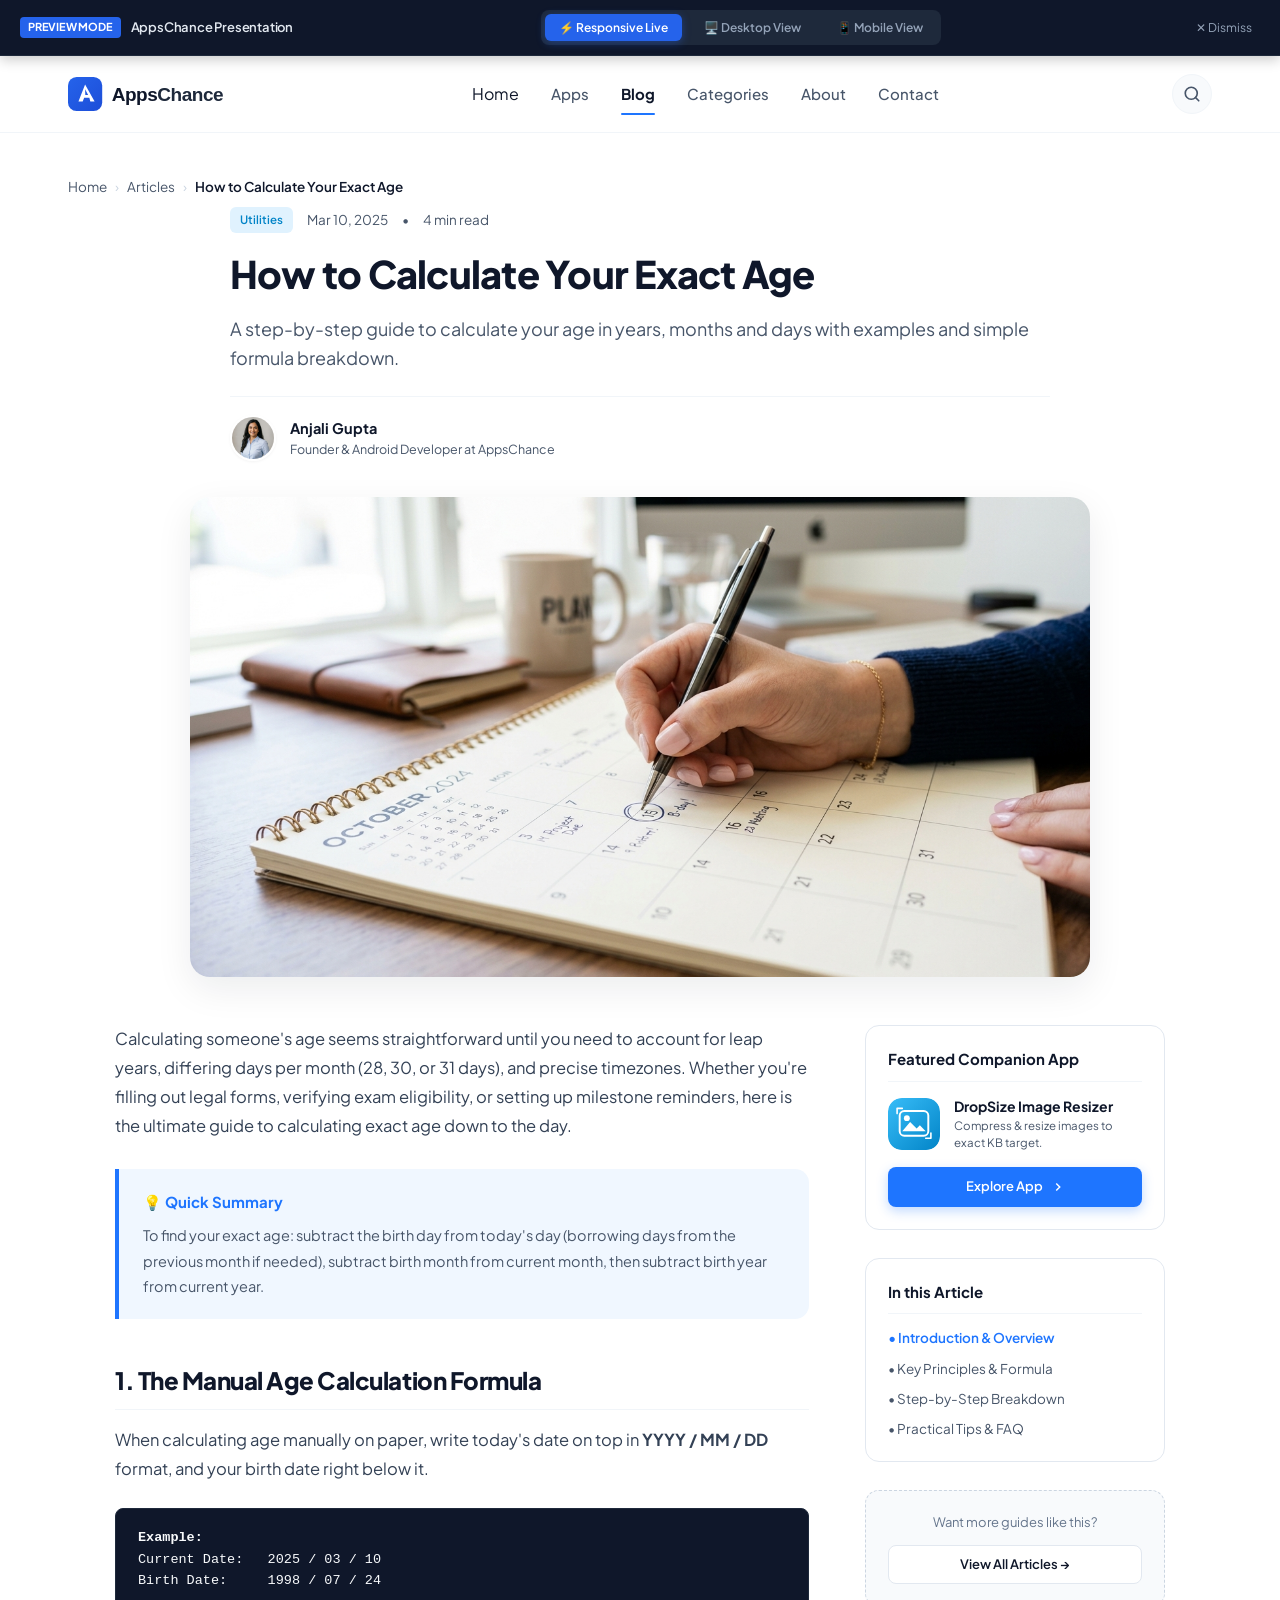
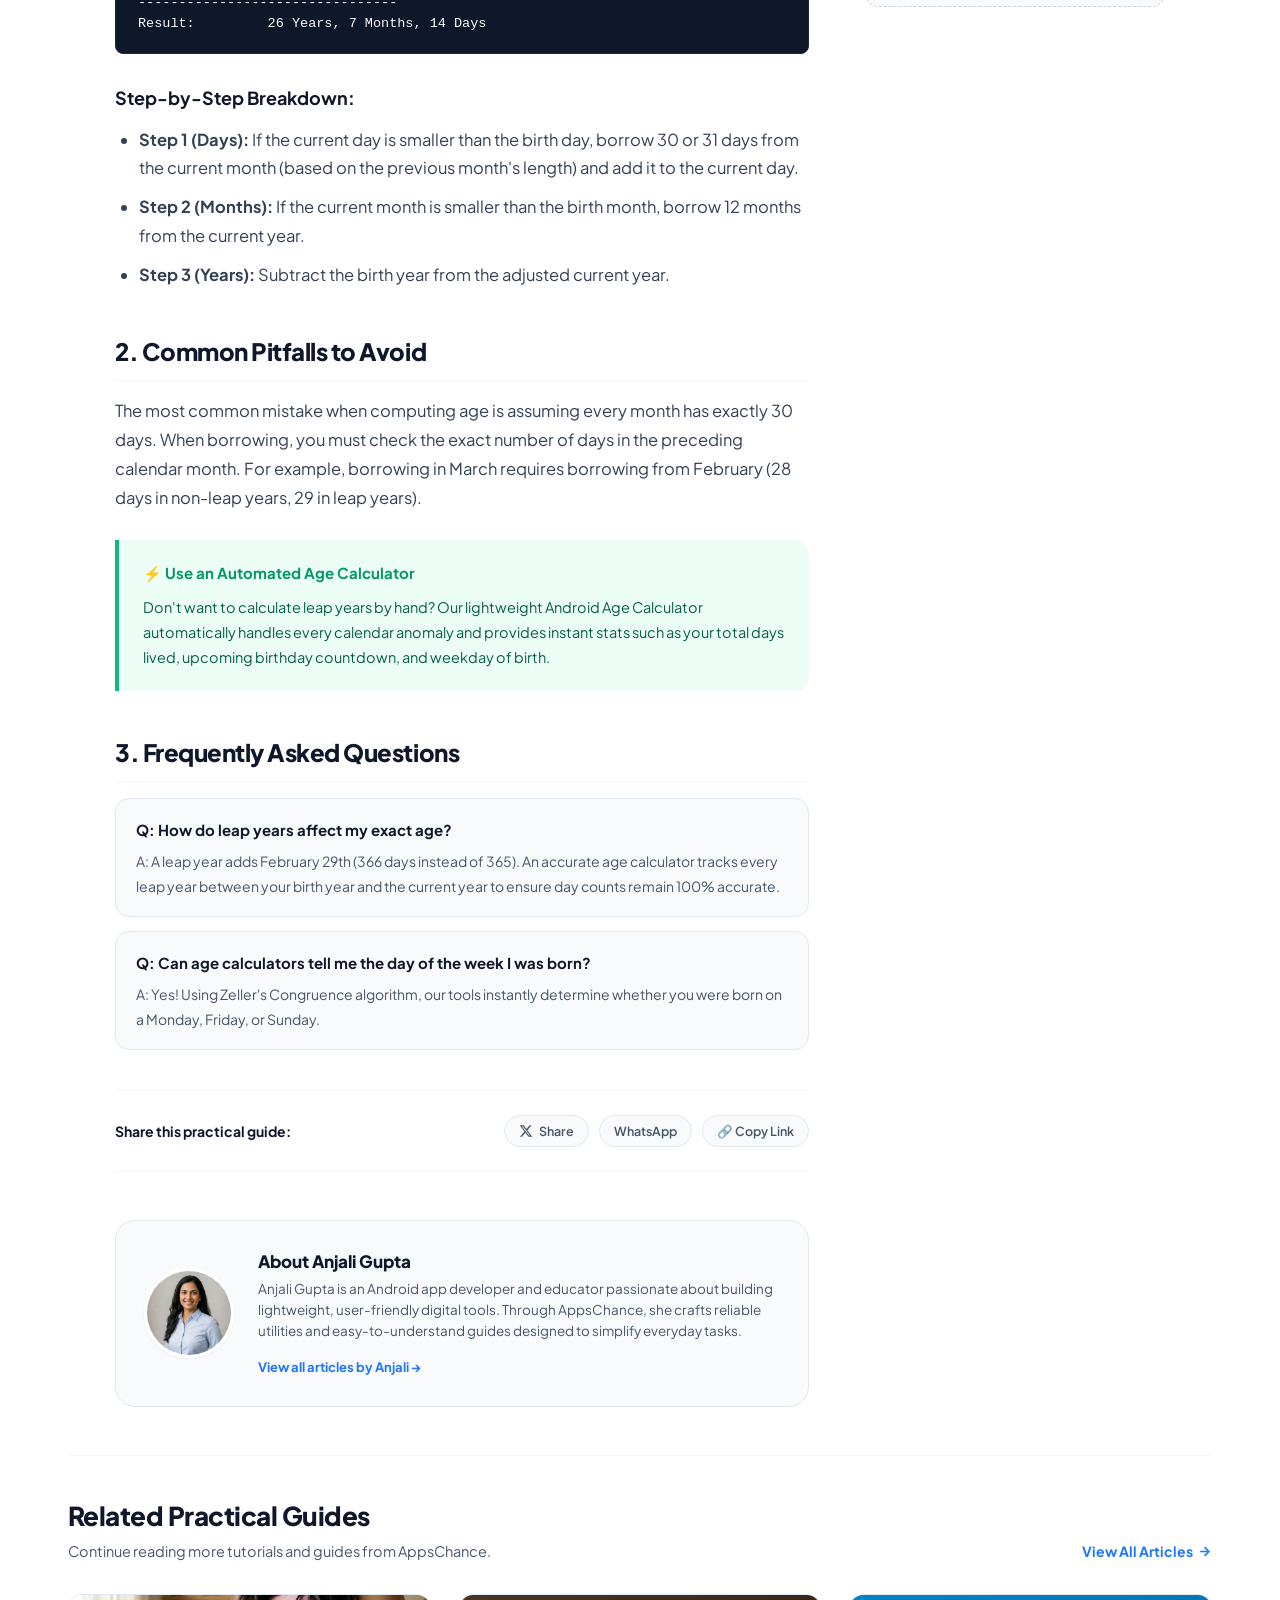
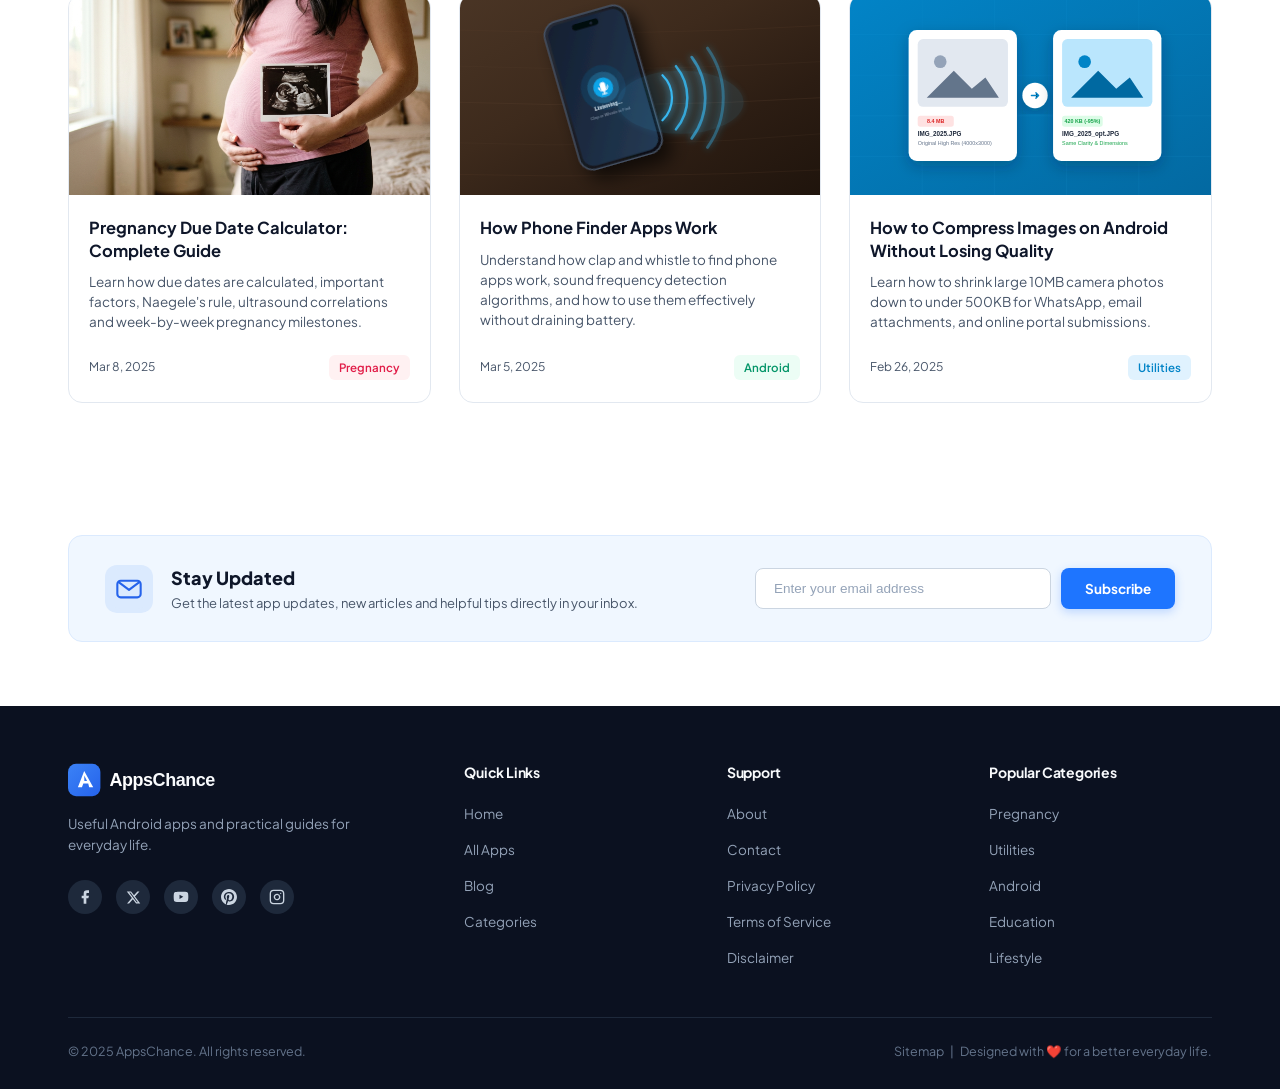
==== commit 8e90d8b5: "Fixed the issues" ====
--- a/article.html
+++ b/article.html
@@ -47,8 +47,8 @@
         <!-- Desktop Navigation Menu -->
         <nav class="nav-menu-wrapper" aria-label="Main Navigation">
           <ul class="nav-menu">
-            <li class="nav-item"><a href="index.html#home" class="nav-link">Home</a></li>
-            <li class="nav-item"><a href="index.html#apps" class="nav-link">Apps</a></li>
+            <li class="nav-item"><a href="index.html">Home</a></li>
+            <li class="nav-item"><a href="apps.html" class="nav-link">Apps</a></li>
             <li class="nav-item"><a href="articles.html" class="nav-link active">Blog</a></li>
             <li class="nav-item"><a href="index.html#categories" class="nav-link">Categories</a></li>
             <li class="nav-item"><a href="index.html#about" class="nav-link">About</a></li>
@@ -268,8 +268,8 @@
           <div class="footer-col-links">
             <h4 class="footer-col-title">Quick Links</h4>
             <ul class="footer-links-list">
-              <li class="footer-link-item"><a href="index.html#home">Home</a></li>
-              <li class="footer-link-item"><a href="index.html#apps">Apps</a></li>
+              <li class="footer-link-item"><a href="index.html">Home</a></li>
+              <li class="footer-link-item"><a href="apps.html">All Apps</a></li>
               <li class="footer-link-item"><a href="articles.html">Blog</a></li>
               <li class="footer-link-item"><a href="index.html#categories">Categories</a></li>
             </ul>
@@ -319,8 +319,8 @@
       <button type="button" class="btn-close-drawer" id="btnCloseDrawer" aria-label="Close menu">✕</button>
     </div>
     <ul class="drawer-links">
-      <li><a href="index.html#home" class="drawer-link">Home</a></li>
-      <li><a href="index.html#apps" class="drawer-link">Apps</a></li>
+      <li><a href="index.html">Home</a></li>
+      <li><a href="apps.html" class="drawer-link">Apps</a></li>
       <li><a href="articles.html" class="drawer-link active">Blog</a></li>
       <li><a href="index.html#categories" class="drawer-link">Categories</a></li>
       <li><a href="index.html#about" class="drawer-link">About</a></li>
--- a/css/styles.css
+++ b/css/styles.css
@@ -2641,3 +2641,469 @@
     padding: 20px;
   }
 }
+
+/* ==========================================================================
+   ANDROID & iOS APPS - STORE BUTTONS & PLATFORM BADGES
+   ========================================================================== */
+.card-platform-row {
+  display: flex;
+  align-items: center;
+  justify-content: center;
+  gap: 6px;
+  margin-bottom: 8px;
+  flex-wrap: wrap;
+}
+
+.platform-tag {
+  display: inline-flex;
+  align-items: center;
+  gap: 4px;
+  font-size: 10.5px;
+  font-weight: 700;
+  padding: 2px 7px;
+  border-radius: 6px;
+  line-height: 1.2;
+}
+
+.platform-tag.tag-android {
+  background: #e8f5e9;
+  color: #1b5e20;
+  border: 1px solid #c8e6c9;
+}
+
+.platform-tag.tag-ios {
+  background: #f1f5f9;
+  color: #0f172a;
+  border: 1px solid #cbd5e1;
+}
+
+.platform-tag.tag-both {
+  background: linear-gradient(135deg, #e8f5e9 0%, #eff6ff 100%);
+  color: #1e3a8a;
+  border: 1px solid #bfdbfe;
+}
+
+.card-store-actions {
+  display: flex;
+  gap: 6px;
+  width: 100%;
+  margin-top: auto;
+}
+
+.btn-store-badge {
+  flex: 1;
+  display: inline-flex;
+  align-items: center;
+  justify-content: center;
+  gap: 5px;
+  font-size: 11px;
+  font-weight: 700;
+  padding: 8px 6px;
+  border-radius: 8px;
+  text-decoration: none;
+  transition: all 0.2s cubic-bezier(0.16, 1, 0.3, 1);
+  white-space: nowrap;
+}
+
+.btn-store-badge img,
+.btn-store-badge svg {
+  flex-shrink: 0;
+}
+
+.btn-store-badge.playstore {
+  background: #ffffff;
+  color: #1e293b;
+  border: 1px solid #cbd5e1;
+}
+
+.btn-store-badge.playstore:hover {
+  background: #f8fafc;
+  border-color: #3b82f6;
+  color: #1d4ed8;
+  transform: translateY(-2px);
+  box-shadow: 0 4px 10px rgba(59, 130, 246, 0.15);
+}
+
+.btn-store-badge.appstore {
+  background: #0f172a;
+  color: #ffffff;
+  border: 1px solid #0f172a;
+}
+
+.btn-store-badge.appstore:hover {
+  background: #1e293b;
+  transform: translateY(-2px);
+  box-shadow: 0 4px 10px rgba(15, 23, 42, 0.2);
+}
+
+.btn-store-badge.single-store {
+  flex: 1;
+  padding: 9px 12px;
+  font-size: 12px;
+}
+
+/* Home Apps Filter Pills */
+.home-apps-filters {
+  display: flex;
+  align-items: center;
+  gap: 8px;
+  margin-top: 14px;
+  margin-bottom: 22px;
+  flex-wrap: wrap;
+}
+
+.home-filter-btn {
+  display: inline-flex;
+  align-items: center;
+  gap: 6px;
+  font-size: 12.5px;
+  font-weight: 600;
+  padding: 6px 14px;
+  border-radius: 999px;
+  background: #f1f5f9;
+  color: #475569;
+  border: 1px solid #e2e8f0;
+  cursor: pointer;
+  transition: all 0.2s ease;
+}
+
+.home-filter-btn:hover {
+  background: #e2e8f0;
+  color: #0f172a;
+}
+
+.home-filter-btn.active {
+  background: #2563eb;
+  color: #ffffff;
+  border-color: #2563eb;
+  box-shadow: 0 3px 8px rgba(37, 99, 235, 0.25);
+}
+
+/* ==========================================================================
+   APPS CATALOG PAGE (apps.html)
+   ========================================================================== */
+.apps-catalog-section {
+  padding: 44px 0 84px;
+  background: #ffffff;
+}
+
+.apps-catalog-grid {
+  display: grid;
+  grid-template-columns: repeat(2, 1fr);
+  gap: 28px;
+}
+
+.app-catalog-card {
+  background: #ffffff;
+  border: 1px solid var(--border-card);
+  border-radius: 20px;
+  padding: 26px;
+  display: flex;
+  flex-direction: column;
+  transition: all 0.3s cubic-bezier(0.16, 1, 0.3, 1);
+  position: relative;
+  overflow: hidden;
+}
+
+.app-catalog-card:hover {
+  transform: translateY(-5px);
+  border-color: #bfdbfe;
+  box-shadow: 0 16px 36px -10px rgba(37, 99, 235, 0.12), 0 4px 12px rgba(0, 0, 0, 0.04);
+}
+
+.app-catalog-top {
+  display: flex;
+  align-items: flex-start;
+  gap: 18px;
+  margin-bottom: 16px;
+}
+
+.app-catalog-icon-wrap {
+  width: 72px;
+  height: 72px;
+  min-width: 72px;
+  border-radius: 20px;
+  overflow: hidden;
+  box-shadow: 0 6px 18px rgba(0, 0, 0, 0.09);
+  transition: transform 0.3s ease;
+}
+
+.app-catalog-card:hover .app-catalog-icon-wrap {
+  transform: scale(1.04);
+}
+
+.app-catalog-header-info {
+  flex-grow: 1;
+}
+
+.app-catalog-badge-row {
+  display: flex;
+  align-items: center;
+  gap: 8px;
+  margin-bottom: 6px;
+  flex-wrap: wrap;
+}
+
+.app-catalog-title {
+  font-size: 19px;
+  font-weight: 800;
+  color: var(--text-main);
+  line-height: 1.25;
+  margin-bottom: 4px;
+}
+
+.app-catalog-subtitle {
+  font-size: 13px;
+  font-weight: 500;
+  color: #64748b;
+  margin-bottom: 6px;
+}
+
+.app-catalog-meta-row {
+  display: flex;
+  align-items: center;
+  gap: 14px;
+  font-size: 12.5px;
+  color: #475569;
+}
+
+.app-catalog-rating {
+  display: inline-flex;
+  align-items: center;
+  gap: 4px;
+  font-weight: 700;
+  color: #0f172a;
+}
+
+.app-catalog-rating .star {
+  color: #f59e0b;
+}
+
+.app-catalog-downloads {
+  display: inline-flex;
+  align-items: center;
+  gap: 4px;
+  color: #64748b;
+}
+
+.app-catalog-desc {
+  font-size: 13.5px;
+  line-height: 1.55;
+  color: #475569;
+  margin-bottom: 16px;
+}
+
+.app-catalog-features-list {
+  list-style: none;
+  padding: 0;
+  margin: 0 0 20px 0;
+  display: grid;
+  grid-template-columns: repeat(2, 1fr);
+  gap: 8px 12px;
+}
+
+.app-catalog-feature-item {
+  display: flex;
+  align-items: center;
+  gap: 8px;
+  font-size: 12.5px;
+  color: #334155;
+}
+
+.app-catalog-feature-item svg {
+  color: #10b981;
+  flex-shrink: 0;
+}
+
+/* Store Action CTAs on Catalog Card */
+.app-catalog-actions {
+  display: flex;
+  align-items: center;
+  gap: 12px;
+  margin-top: auto;
+  padding-top: 18px;
+  border-top: 1px solid #f1f5f9;
+}
+
+.btn-store-primary {
+  flex: 1;
+  display: inline-flex;
+  align-items: center;
+  justify-content: center;
+  gap: 8px;
+  font-size: 13px;
+  font-weight: 700;
+  padding: 11px 16px;
+  border-radius: 12px;
+  text-decoration: none;
+  transition: all 0.25s cubic-bezier(0.16, 1, 0.3, 1);
+  box-shadow: 0 2px 4px rgba(0, 0, 0, 0.05);
+}
+
+.btn-store-primary.playstore {
+  background: #ffffff;
+  color: #0f172a;
+  border: 1.5px solid #cbd5e1;
+}
+
+.btn-store-primary.playstore:hover {
+  background: #f8fafc;
+  border-color: #2563eb;
+  color: #1d4ed8;
+  transform: translateY(-2px);
+  box-shadow: 0 6px 14px rgba(37, 99, 235, 0.15);
+}
+
+.btn-store-primary.appstore {
+  background: #0f172a;
+  color: #ffffff;
+  border: 1.5px solid #0f172a;
+}
+
+.btn-store-primary.appstore:hover {
+  background: #1e293b;
+  transform: translateY(-2px);
+  box-shadow: 0 6px 14px rgba(15, 23, 42, 0.25);
+}
+
+.btn-store-primary.single {
+  flex: 1;
+  padding: 12px 20px;
+  font-size: 14px;
+}
+
+/* Feature Spotlight on Apps Page */
+.apps-feature-spotlight {
+  padding: 60px 0;
+  background: #f8fafc;
+  border-top: 1px solid var(--border-light);
+  border-bottom: 1px solid var(--border-light);
+}
+
+.spotlight-grid {
+  display: grid;
+  grid-template-columns: repeat(4, 1fr);
+  gap: 24px;
+  margin-top: 36px;
+}
+
+.spotlight-card {
+  background: #ffffff;
+  border: 1px solid #e2e8f0;
+  border-radius: 16px;
+  padding: 24px 20px;
+  text-align: center;
+  transition: all 0.25s ease;
+}
+
+.spotlight-card:hover {
+  transform: translateY(-4px);
+  border-color: #bfdbfe;
+  box-shadow: var(--shadow-sm);
+}
+
+.spotlight-icon-wrap {
+  width: 52px;
+  height: 52px;
+  border-radius: 14px;
+  background: #eff6ff;
+  color: #2563eb;
+  display: flex;
+  align-items: center;
+  justify-content: center;
+  margin: 0 auto 16px;
+}
+
+.spotlight-title {
+  font-size: 15px;
+  font-weight: 700;
+  color: #0f172a;
+  margin-bottom: 6px;
+}
+
+.spotlight-desc {
+  font-size: 12.5px;
+  color: #64748b;
+  line-height: 1.5;
+}
+
+/* Search bar on apps page */
+.apps-search-box {
+  position: relative;
+  max-width: 480px;
+  margin: 20px auto 0;
+}
+
+.apps-search-box input {
+  width: 100%;
+  padding: 12px 18px 12px 44px;
+  border-radius: 999px;
+  border: 1.5px solid #cbd5e1;
+  background: #ffffff;
+  font-size: 14px;
+  color: #0f172a;
+  outline: none;
+  transition: all 0.2s ease;
+  box-shadow: 0 2px 6px rgba(0, 0, 0, 0.04);
+}
+
+.apps-search-box input:focus {
+  border-color: #2563eb;
+  box-shadow: 0 0 0 3px rgba(37, 99, 235, 0.15);
+}
+
+.apps-search-box svg {
+  position: absolute;
+  left: 16px;
+  top: 50%;
+  transform: translateY(-50%);
+  color: #94a3b8;
+}
+
+/* Media Queries for Apps page */
+@media (max-width: 992px) {
+  .apps-catalog-grid {
+    grid-template-columns: 1fr;
+    gap: 20px;
+  }
+  .spotlight-grid {
+    grid-template-columns: repeat(2, 1fr);
+  }
+}
+
+@media (max-width: 640px) {
+  .app-catalog-top {
+    flex-direction: column;
+    align-items: flex-start;
+  }
+  .app-catalog-features-list {
+    grid-template-columns: 1fr;
+  }
+  .app-catalog-actions {
+    flex-direction: column;
+  }
+  .spotlight-grid {
+    grid-template-columns: 1fr;
+  }
+}
+
+/* Mobile adjustments for app-card store buttons */
+@media (max-width: 768px) {
+  .card-platform-row {
+    margin-bottom: 4px;
+  }
+  .card-store-actions {
+    display: none; /* Mobile uses row tap to open store */
+  }
+}
+
+/* Mobile-view-render support for store actions */
+.mobile-view-render .card-store-actions {
+  display: none !important;
+}
+
+.mobile-view-render .card-platform-row {
+  justify-content: flex-start;
+  margin-bottom: 2px;
+}
+
